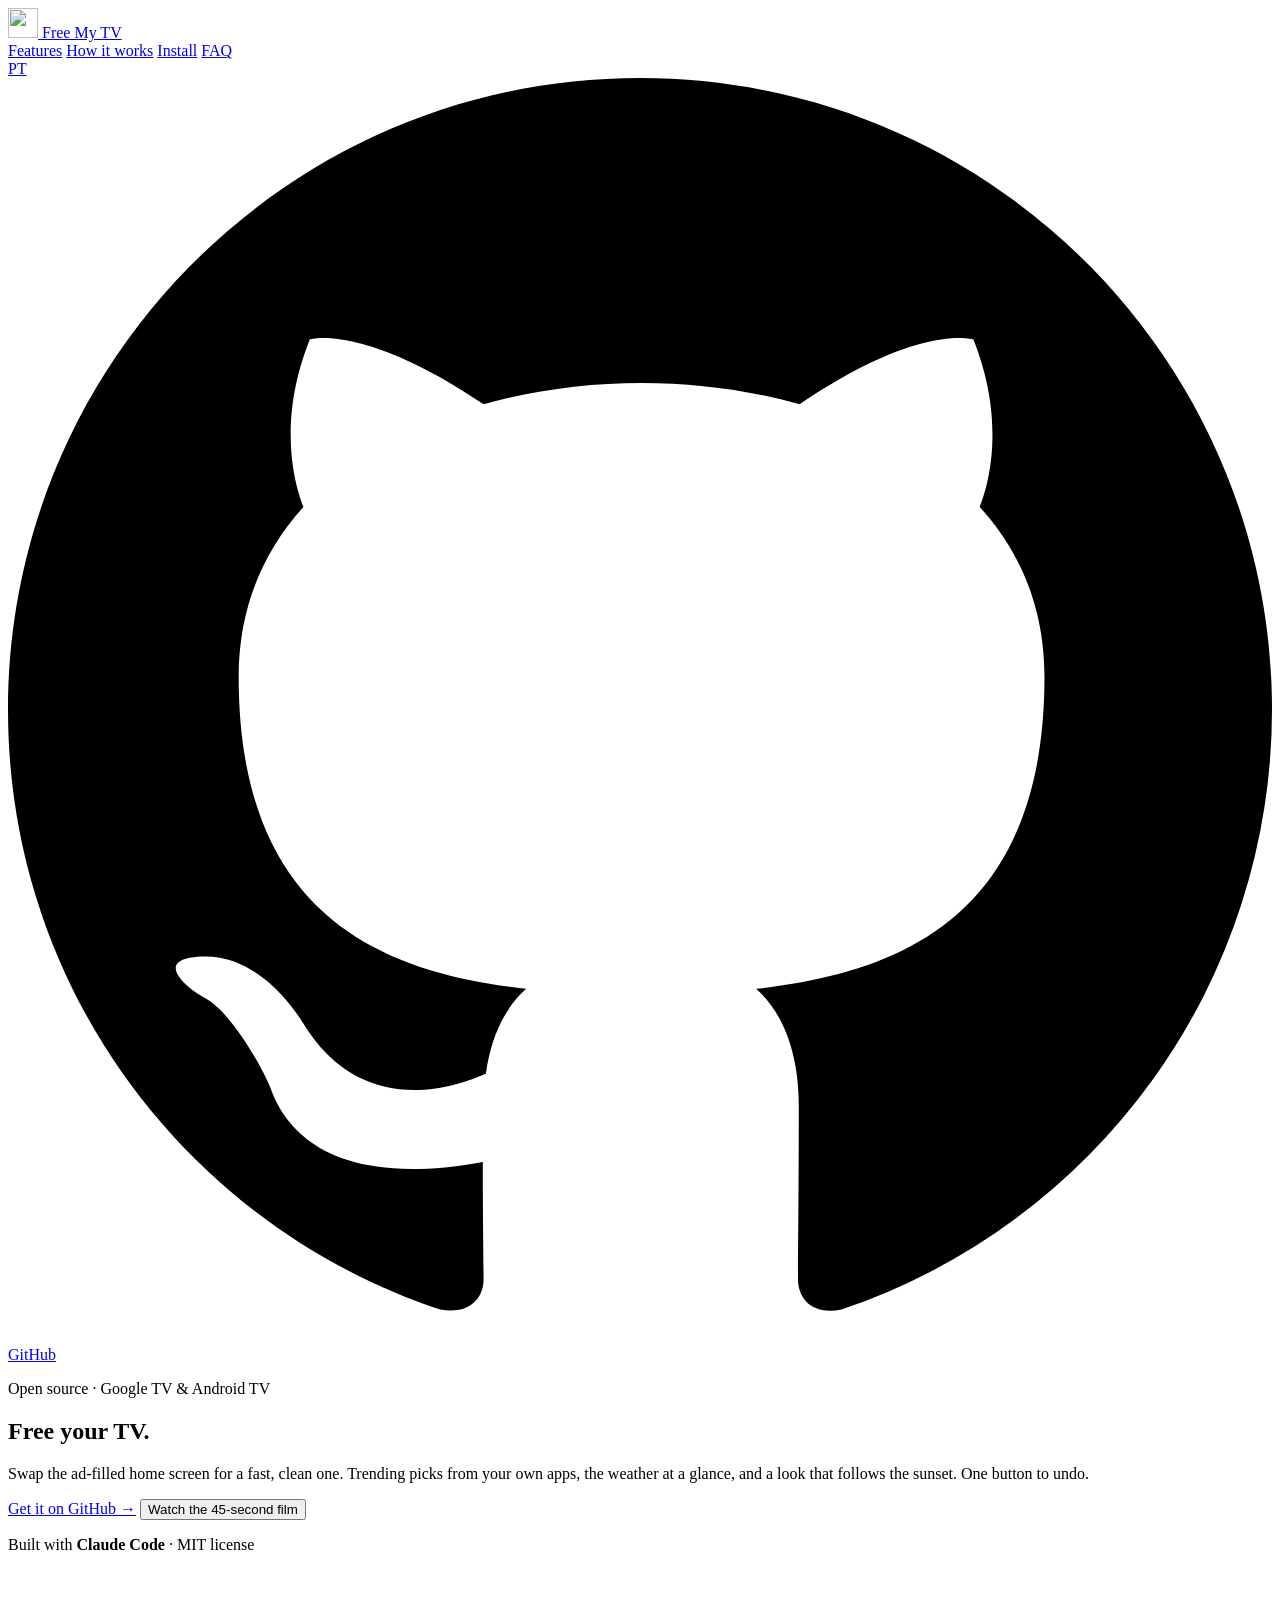
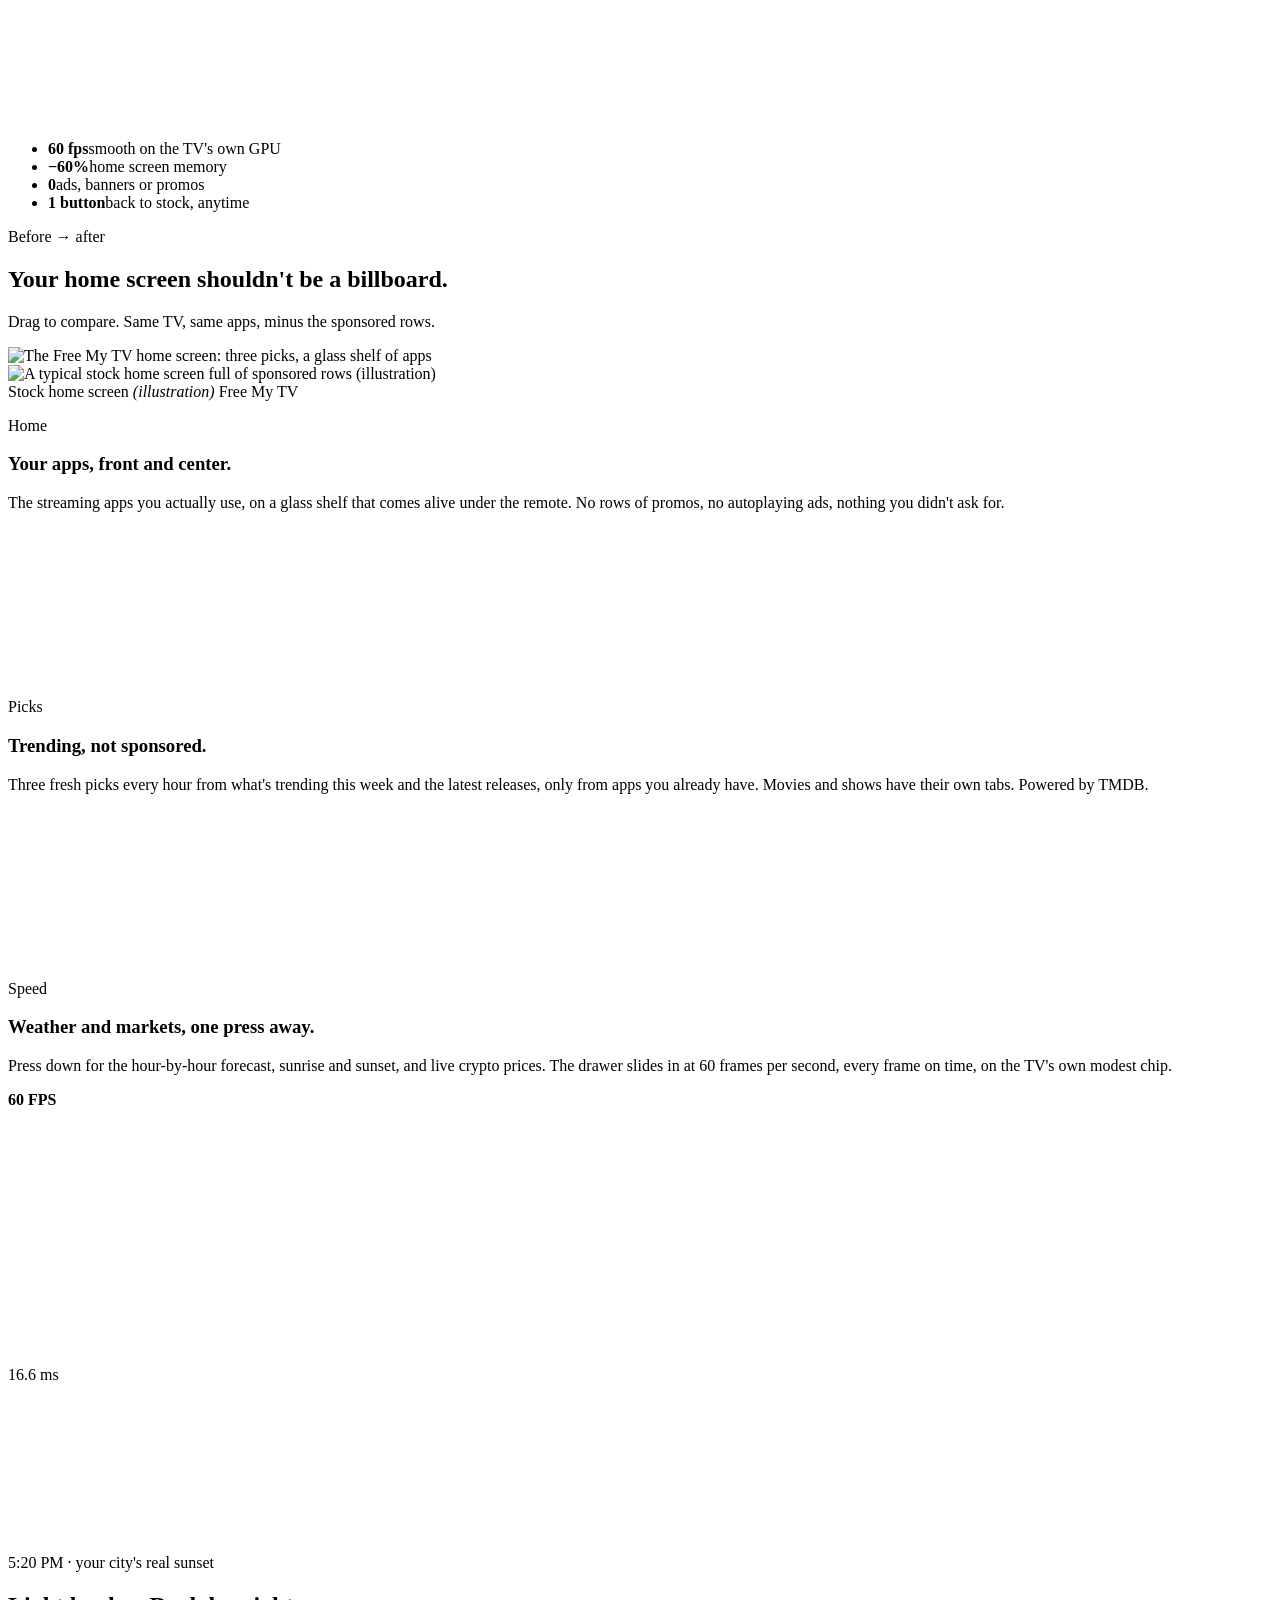
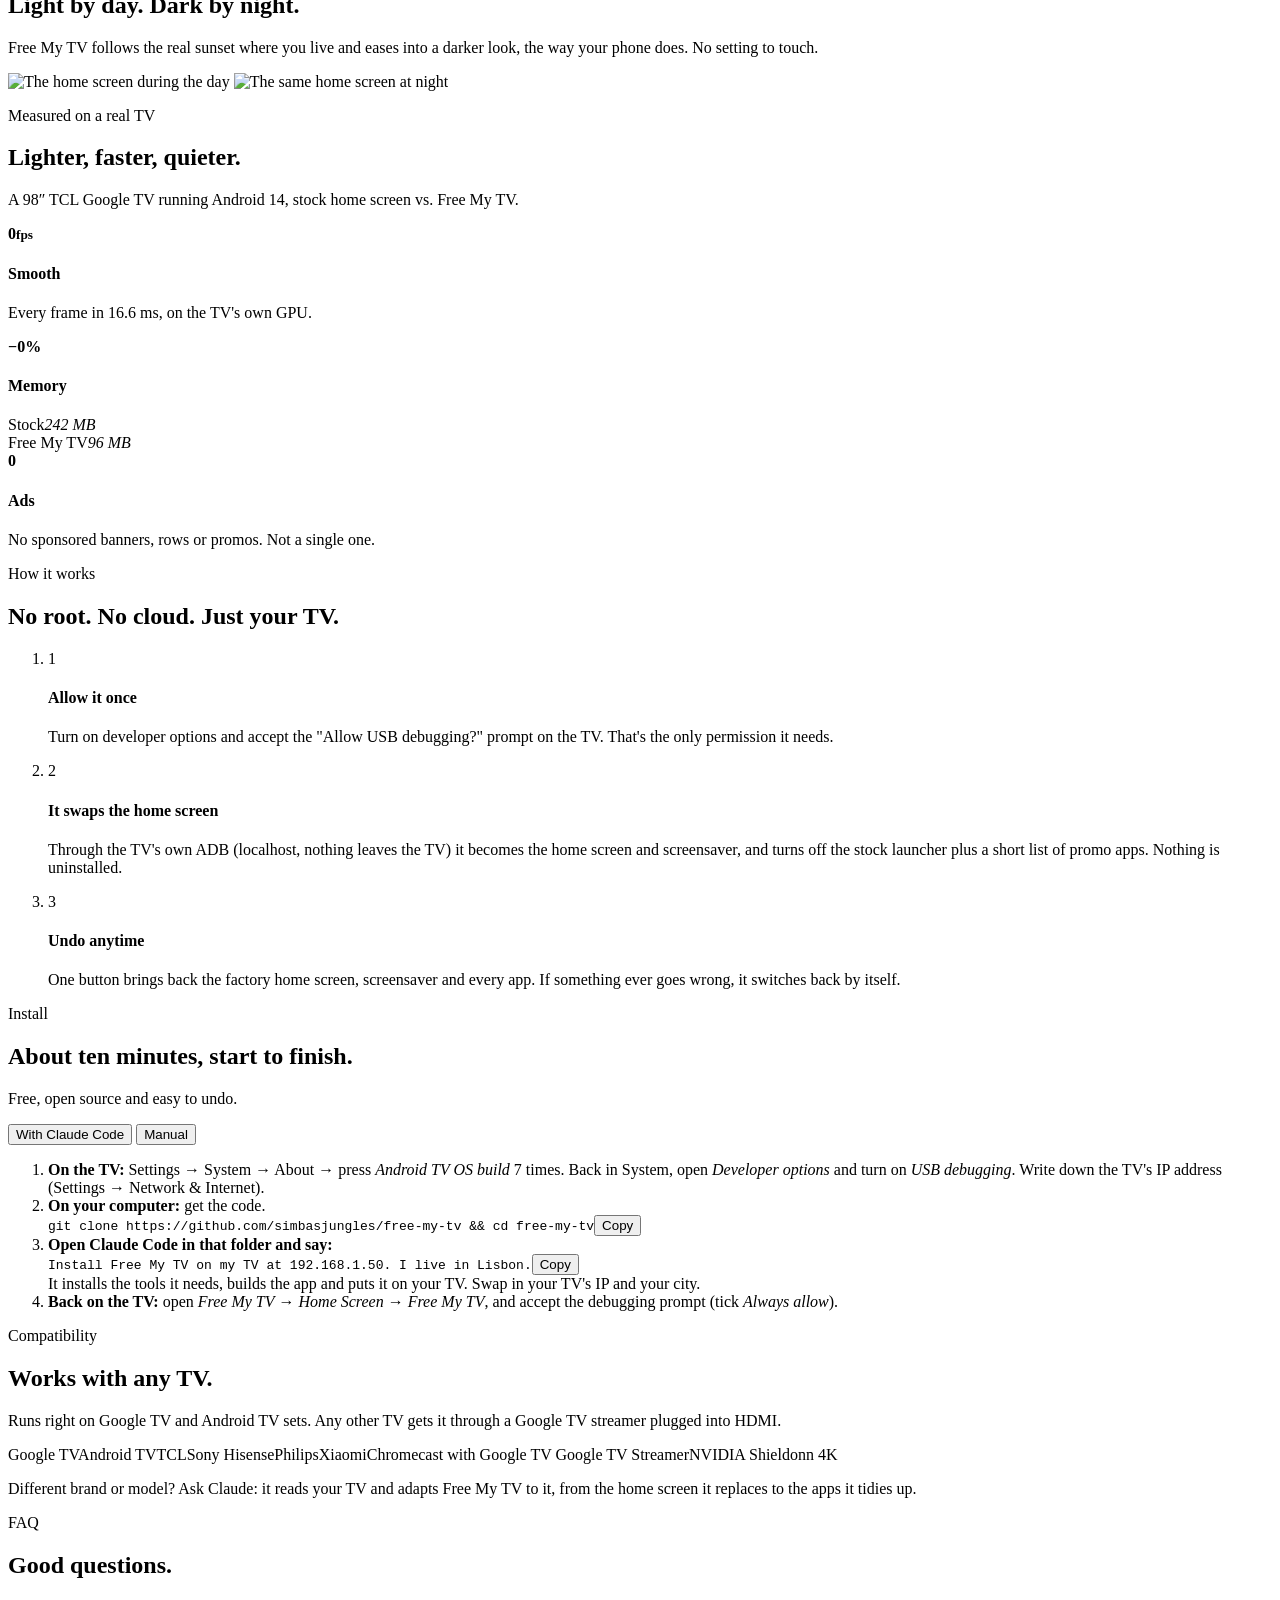
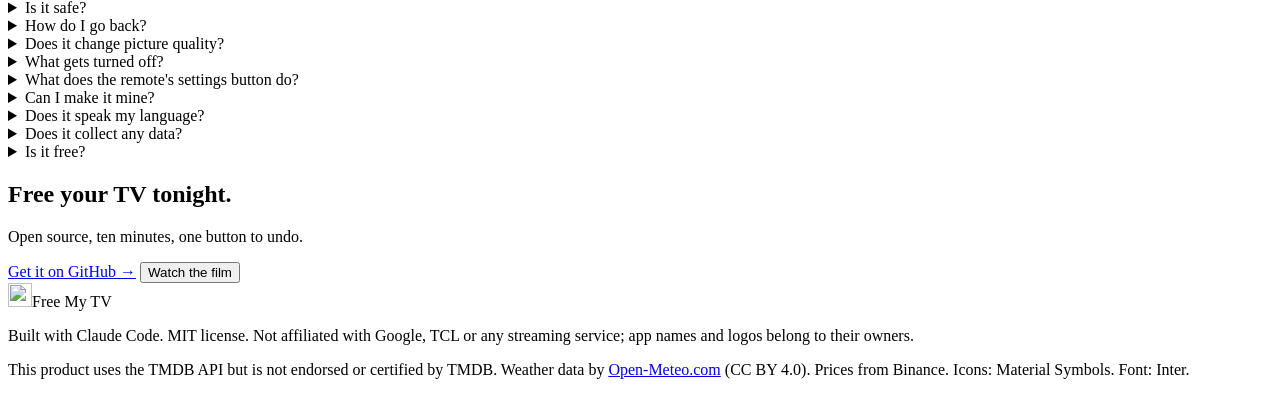
==== docs/index.html @ 2a18af25 "docs: document the settings button and write down the version 1 changes README and both site pages e" ====
<!doctype html>
<html lang="en">
<head>
  <meta charset="utf-8">
  <meta name="viewport" content="width=device-width, initial-scale=1, viewport-fit=cover">
  <script>
    // Brazilians (a Portuguese browser or a Brazilian time zone) get the Portuguese page; the PT/EN switch wins.
    (function () {
      var lang;
      try { lang = localStorage.getItem("lang"); } catch (e) {}
      if (!lang) {
        var zone = "";
        try { zone = Intl.DateTimeFormat().resolvedOptions().timeZone || ""; } catch (e) {}
        var brazil = /^(America\/(Sao_Paulo|Rio_Branco|Manaus|Cuiaba|Campo_Grande|Porto_Velho|Boa_Vista|Belem|Fortaleza|Recife|Araguaina|Maceio|Bahia|Santarem|Noronha|Eirunepe)|Brazil\/)/.test(zone);
        lang = brazil || /^pt\b/i.test(navigator.language || "") ? "pt" : "en";
      }
      if (lang === "pt") location.replace("pt/" + location.search + location.hash);
    })();
  </script>
  <title>Free My TV — a fast, ad-free home screen for Google TV</title>
  <meta name="description" content="Open-source home screen for Google TV and Android TV. No ads, 60 fps, trending picks from your own apps and a look that follows the sunset. One button to undo.">
  <link rel="canonical" href="https://freemytv.io/">
  <link rel="alternate" hreflang="en" href="https://freemytv.io/">
  <link rel="alternate" hreflang="pt-BR" href="https://freemytv.io/pt/">
  <link rel="alternate" hreflang="x-default" href="https://freemytv.io/">
  <meta name="theme-color" content="#F5F5F7">
  <meta property="og:type" content="website">
  <meta property="og:locale" content="en_US">
  <meta property="og:locale:alternate" content="pt_BR">
  <meta property="og:url" content="https://freemytv.io/">
  <meta property="og:title" content="Free My TV">
  <meta property="og:description" content="A fast, ad-free home screen for Google TV. Open source. One button to undo.">
  <meta property="og:image" content="https://freemytv.io/assets/og.jpg">
  <meta property="og:image:width" content="1200">
  <meta property="og:image:height" content="630">
  <meta name="twitter:card" content="summary_large_image">
  <meta name="twitter:title" content="Free My TV">
  <meta name="twitter:description" content="A fast, ad-free home screen for Google TV. Open source. One button to undo.">
  <meta name="twitter:image" content="https://freemytv.io/assets/og.jpg">
  <link rel="icon" type="image/png" href="assets/favicon-64.png">
  <link rel="apple-touch-icon" href="assets/apple-touch-icon.png">
  <link rel="preload" href="assets/fonts/InterVariable.ttf" as="font" type="font/ttf" crossorigin>
  <link rel="stylesheet" href="styles.css">
</head>
<body>
  <div class="sky" aria-hidden="true"><span class="blob b1"></span><span class="blob b2"></span><span class="blob b3"></span></div>

  <header class="nav" id="nav">
    <a class="brand" href="#top" aria-label="Free My TV, back to top">
      <img src="assets/icon-512.png" alt="" width="30" height="30">
      <span>Free My TV</span>
    </a>
    <nav class="links" aria-label="Sections">
      <a href="#features">Features</a>
      <a href="#how">How it works</a>
      <a href="#install">Install</a>
      <a href="#faq">FAQ</a>
    </nav>
    <div class="nav-end">
      <a class="lang" href="pt/" hreflang="pt-BR" lang="pt-BR" data-lang="pt" aria-label="Ler em português">PT</a>
      <a class="btn btn-dark btn-sm" href="https://github.com/simbasjungles/free-my-tv" rel="noopener">
      <svg class="gh" viewBox="0 0 16 16" aria-hidden="true"><path d="M8 0C3.58 0 0 3.58 0 8c0 3.54 2.29 6.53 5.47 7.59.4.07.55-.17.55-.38 0-.19-.01-.82-.01-1.49-2.01.37-2.53-.49-2.69-.94-.09-.23-.48-.94-.82-1.13-.28-.15-.68-.52-.01-.53.63-.01 1.08.58 1.23.82.72 1.21 1.87.87 2.33.66.07-.52.28-.87.51-1.07-1.78-.2-3.64-.89-3.64-3.95 0-.87.31-1.59.82-2.15-.08-.2-.36-1.02.08-2.12 0 0 .67-.21 2.2.82.64-.18 1.32-.27 2-.27.68 0 1.36.09 2 .27 1.53-1.04 2.2-.82 2.2-.82.44 1.1.16 1.92.08 2.12.51.56.82 1.27.82 2.15 0 3.07-1.87 3.75-3.65 3.95.29.25.54.73.54 1.48 0 1.07-.01 1.93-.01 2.2 0 .21.15.46.55.38A8.013 8.013 0 0016 8c0-4.42-3.58-8-8-8z"/></svg>
      <span>GitHub</span>
      </a>
    </div>
  </header>

  <main id="top">
    <!-- Hero -->
    <section class="hero">
      <div class="hero-copy">
        <p class="kicker" data-reveal>Open source · Google TV &amp; Android TV</p>
        <h1 data-reveal>Free your <span class="grad">TV.</span></h1>
        <p class="lede" data-reveal>Swap the ad-filled home screen for a fast, clean one. Trending picks from your own apps, the weather at a glance, and a look that follows the sunset. One button to undo.</p>
        <div class="cta" data-reveal>
          <a class="btn btn-dark" href="https://github.com/simbasjungles/free-my-tv" rel="noopener">Get it on GitHub <span aria-hidden="true">→</span></a>
          <button class="btn btn-glass" type="button" data-film><span class="play" aria-hidden="true"></span>Watch the 45-second film</button>
        </div>
        <p class="built" data-reveal>Built with <b>Claude Code</b> · MIT license</p>
      </div>
      <div class="hero-stage" data-reveal>
        <div class="tv tilt" id="heroTv">
          <div class="screen">
            <video data-src="assets/nav.mp4" poster="assets/nav-poster.webp" muted loop playsinline preload="none" aria-label="The Free My TV home screen, moving through the apps"></video>
          </div>
        </div>
        <div class="floor" aria-hidden="true"></div>
      </div>
      <ul class="stats" data-reveal>
        <li><b>60 fps</b><span>smooth on the TV's own GPU</span></li>
        <li><b>−60%</b><span>home screen memory</span></li>
        <li><b>0</b><span>ads, banners or promos</span></li>
        <li><b>1 button</b><span>back to stock, anytime</span></li>
      </ul>
    </section>

    <!-- Before / after -->
    <section class="section compare" id="compare">
      <div class="head" data-reveal>
        <p class="kicker">Before → after</p>
        <h2>Your home screen shouldn't be a billboard.</h2>
        <p class="sub">Drag to compare. Same TV, same apps, minus the sponsored rows.</p>
      </div>
      <div class="tv ba" id="ba" data-reveal tabindex="0" role="slider" aria-label="Compare the stock home screen with Free My TV" aria-valuemin="0" aria-valuemax="100" aria-valuenow="50">
        <div class="screen">
          <img class="after" src="assets/home-day.webp" alt="The Free My TV home screen: three picks, a glass shelf of apps" loading="lazy">
          <div class="before-wrap"><img class="before" src="assets/before.webp" alt="A typical stock home screen full of sponsored rows (illustration)" loading="lazy"></div>
          <span class="tag tag-l">Stock home screen <em>(illustration)</em></span>
          <span class="tag tag-r">Free My TV</span>
          <div class="handle" aria-hidden="true"><span></span></div>
        </div>
      </div>
    </section>

    <!-- Features -->
    <section class="section features" id="features">
      <article class="feature" data-reveal>
        <div class="copy">
          <p class="kicker">Home</p>
          <h3>Your apps, front and center.</h3>
          <p>The streaming apps you actually use, on a glass shelf that comes alive under the remote. No rows of promos, no autoplaying ads, nothing you didn't ask for.</p>
        </div>
        <div class="tv"><div class="screen"><video data-src="assets/nav.mp4" poster="assets/nav-poster.webp" muted loop playsinline preload="none" aria-label="Moving across the app shelf"></video></div></div>
      </article>

      <article class="feature flip" data-reveal>
        <div class="copy">
          <p class="kicker">Picks</p>
          <h3>Trending, not sponsored.</h3>
          <p>Three fresh picks every hour from what's trending this week and the latest releases, only from apps you already have. Movies and shows have their own tabs. Powered by TMDB.</p>
        </div>
        <div class="tv"><div class="screen"><video data-src="assets/tabs.mp4" poster="assets/tabs-poster.webp" muted loop playsinline preload="none" aria-label="Switching between Explore, Movies and Shows"></video></div></div>
      </article>

      <article class="feature" data-reveal>
        <div class="copy">
          <p class="kicker">Speed</p>
          <h3>Weather and markets, one press away.</h3>
          <p>Press down for the hour-by-hour forecast, sunrise and sunset, and live crypto prices. The drawer slides in at 60 frames per second, every frame on time, on the TV's own modest chip.</p>
          <div class="hud" aria-hidden="true"><i></i><b>60 FPS</b><svg viewBox="0 0 120 24" preserveAspectRatio="none"><polyline id="spark" fill="none" points=""/></svg><span>16.6 ms</span></div>
        </div>
        <div class="tv"><div class="screen"><video data-src="assets/drawer.mp4" poster="assets/drawer-poster.webp" muted loop playsinline preload="none" aria-label="The drawer with weather and crypto opening"></video></div></div>
      </article>
    </section>

    <!-- Sunset: scroll to go from day to night -->
    <section class="sunset" id="sunset" aria-label="Light by day, dark by night">
      <div class="sticky">
        <div class="stars" aria-hidden="true"></div>
        <div class="sun" aria-hidden="true"></div>
        <div class="moon" aria-hidden="true"></div>
        <div class="head">
          <p class="kicker"><span class="clock" id="sunClock">5:20 PM</span> · your city's real sunset</p>
          <h2><span class="w-day">Light by day.</span> <span class="w-night">Dark by night.</span></h2>
          <p class="sub">Free My TV follows the real sunset where you live and eases into a darker look, the way your phone does. No setting to touch.</p>
        </div>
        <div class="tv"><div class="screen">
          <img src="assets/day.webp" alt="The home screen during the day" loading="lazy">
          <img class="night" src="assets/night.webp" alt="The same home screen at night" loading="lazy">
        </div></div>
      </div>
    </section>

    <!-- Numbers -->
    <section class="section numbers" id="numbers">
      <div class="head" data-reveal>
        <p class="kicker">Measured on a real TV</p>
        <h2>Lighter, faster, quieter.</h2>
        <p class="sub">A 98″ TCL Google TV running Android 14, stock home screen vs. Free My TV.</p>
      </div>
      <div class="cards">
        <div class="card" data-reveal><b class="big grad-mint"><span data-count="60">0</span><small>fps</small></b><h4>Smooth</h4><p>Every frame in 16.6 ms, on the TV's own GPU.</p></div>
        <div class="card" data-reveal><b class="big grad-sky">−<span data-count="60">0</span>%</b><h4>Memory</h4>
          <div class="bars"><div><span>Stock</span><i style="--w:100%"></i><em>242 MB</em></div><div><span>Free My TV</span><i style="--w:40%"></i><em>96 MB</em></div></div>
        </div>
        <div class="card" data-reveal><b class="big grad-sun">0</b><h4>Ads</h4><p>No sponsored banners, rows or promos. Not a single one.</p></div>
      </div>
    </section>

    <!-- How it works -->
    <section class="section how" id="how">
      <div class="head" data-reveal>
        <p class="kicker">How it works</p>
        <h2>No root. No cloud. Just your TV.</h2>
      </div>
      <ol class="steps">
        <li class="step" data-reveal>
          <span class="num">1</span>
          <h4>Allow it once</h4>
          <p>Turn on developer options and accept the "Allow USB debugging?" prompt on the TV. That's the only permission it needs.</p>
        </li>
        <li class="step" data-reveal>
          <span class="num">2</span>
          <h4>It swaps the home screen</h4>
          <p>Through the TV's own ADB (localhost, nothing leaves the TV) it becomes the home screen and screensaver, and turns off the stock launcher plus a short list of promo apps. Nothing is uninstalled.</p>
        </li>
        <li class="step" data-reveal>
          <span class="num">3</span>
          <h4>Undo anytime</h4>
          <p>One button brings back the factory home screen, screensaver and every app. If something ever goes wrong, it switches back by itself.</p>
        </li>
      </ol>
    </section>

    <!-- Install -->
    <section class="section install" id="install">
      <div class="head" data-reveal>
        <p class="kicker">Install</p>
        <h2>About ten minutes, start to finish.</h2>
        <p class="sub">Free, open source and easy to undo.</p>
      </div>
      <div class="panel" data-reveal>
        <div class="tabs" role="tablist" aria-label="Install method">
          <button role="tab" aria-selected="true" aria-controls="tab-claude" id="t-claude">With Claude Code</button>
          <button role="tab" aria-selected="false" aria-controls="tab-manual" id="t-manual">Manual</button>
        </div>

        <div class="tabpanel" id="tab-claude" role="tabpanel" aria-labelledby="t-claude">
          <ol class="howto">
            <li><b>On the TV:</b> Settings → System → About → press <em>Android TV OS build</em> 7 times. Back in System, open <em>Developer options</em> and turn on <em>USB debugging</em>. Write down the TV's IP address (Settings → Network &amp; Internet).</li>
            <li><b>On your computer:</b> get the code.
              <div class="code"><code>git clone https://github.com/simbasjungles/free-my-tv &amp;&amp; cd free-my-tv</code><button class="copy-btn" type="button" aria-label="Copy command">Copy</button></div>
            </li>
            <li><b>Open Claude Code in that folder and say:</b>
              <div class="code prompt"><code>Install Free My TV on my TV at 192.168.1.50. I live in Lisbon.</code><button class="copy-btn" type="button" aria-label="Copy prompt">Copy</button></div>
              It installs the tools it needs, builds the app and puts it on your TV. Swap in your TV's IP and your city.
            </li>
            <li><b>Back on the TV:</b> open <em>Free My TV</em> → <em>Home Screen</em> → <em>Free My TV</em>, and accept the debugging prompt (tick <em>Always allow</em>).</li>
          </ol>
        </div>

        <div class="tabpanel" id="tab-manual" role="tabpanel" aria-labelledby="t-manual" hidden>
          <ol class="howto">
            <li><b>On the TV:</b> turn on <em>Developer options</em> and <em>USB debugging</em> (as in the other tab), and note its IP address.</li>
            <li><b>Tools:</b> a JDK (17+), the Android SDK command-line tools and adb. On a Mac:
              <div class="code"><code>brew install --cask temurin android-commandlinetools android-platform-tools &amp;&amp; sdkmanager "build-tools;34.0.0" "platforms;android-34"</code><button class="copy-btn" type="button" aria-label="Copy command">Copy</button></div>
            </li>
            <li><b>Build:</b> the first run creates <em>config.properties</em>. Add your city there and, for the trending picks, a <a href="https://www.themoviedb.org/settings/api" rel="noopener">free TMDB key</a>. Then build again.
              <div class="code"><code>git clone https://github.com/simbasjungles/free-my-tv &amp;&amp; cd free-my-tv &amp;&amp; ./build.sh</code><button class="copy-btn" type="button" aria-label="Copy command">Copy</button></div>
            </li>
            <li><b>Install:</b>
              <div class="code"><code>adb connect 192.168.1.50:5555 &amp;&amp; adb install -r FreeMyTV.apk</code><button class="copy-btn" type="button" aria-label="Copy command">Copy</button></div>
              On TCL TVs, also let it run in the background (TCL blocks it by default):
              <div class="code"><code>adb shell appops set io.freemytv AUTO_START allow</code><button class="copy-btn" type="button" aria-label="Copy command">Copy</button></div>
            </li>
            <li><b>On the TV:</b> open <em>Free My TV</em> → <em>Home Screen</em> → <em>Free My TV</em>.</li>
          </ol>
        </div>
      </div>
    </section>

    <!-- Compatibility -->
    <section class="section compat" id="compat">
      <div class="head" data-reveal>
        <p class="kicker">Compatibility</p>
        <h2>Works with any TV.</h2>
        <p class="sub">Runs right on Google TV and Android TV sets. Any other TV gets it through a Google TV streamer plugged into HDMI.</p>
      </div>
      <div class="chips" data-reveal>
        <span class="chip ok">Google TV</span><span class="chip ok">Android TV</span><span class="chip ok">TCL</span><span class="chip ok">Sony</span>
        <span class="chip ok">Hisense</span><span class="chip ok">Philips</span><span class="chip ok">Xiaomi</span><span class="chip ok">Chromecast with Google TV</span>
        <span class="chip ok">Google TV Streamer</span><span class="chip ok">NVIDIA Shield</span><span class="chip ok">onn 4K</span>
      </div>
      <p class="note" data-reveal>Different brand or model? Ask Claude: it reads your TV and adapts Free My TV to it, from the home screen it replaces to the apps it tidies up.</p>
    </section>

    <!-- FAQ -->
    <section class="section faq" id="faq">
      <div class="head" data-reveal>
        <p class="kicker">FAQ</p>
        <h2>Good questions.</h2>
      </div>
      <div class="qs" data-reveal>
        <details><summary>Is it safe?</summary><p>It uses the same commands as Android's own developer tools, from inside the TV. Nothing is rooted or uninstalled: apps are only turned off and come back with one button. Picture, sound, inputs, the remote, Google services and the Play Store are on a never-touch list.</p></details>
        <details><summary>How do I go back?</summary><p>Open Free My TV → Home Screen → Original. The factory home screen, screensaver and every app come back exactly as they were. If the new home screen ever crashes three times in five minutes, it switches back on its own.</p></details>
        <details><summary>Does it change picture quality?</summary><p>No. Picture settings aren't touched, and videos play through the same hardware path. We measured the same resolution and the same video source in both modes.</p></details>
        <details><summary>What gets turned off?</summary><p>The stock home screen and screensaver (replaced), Google TV's recovery home, Play Games and YouTube Music, and on TCL TVs the TCL Channel, messages, store demo, hotel menu, manuals, mirroring and logging apps. Google Assistant only if you ask for it in the config.</p></details>
        <details><summary>What does the remote's settings button do?</summary><p>It opens a small Free My TV panel on the right: picture, sound, Wi-Fi, Bluetooth, all settings, and a way back to Original. The factory home screen normally answers that button and it's off in this mode, so a small accessibility service takes the key instead. It switches on and off with the mode.</p></details>
        <details><summary>Can I make it mine?</summary><p>That's the idea. Open the folder in Claude Code and just ask: "add Crunchyroll to the shelf", "show prices in euros", "set it up for my Sony". It changes the code, rebuilds the app and puts it on your TV.</p></details>
        <details><summary>Does it speak my language?</summary><p>English and Portuguese, following the TV's language. Want another one? Ask Claude to add it.</p></details>
        <details><summary>Does it collect any data?</summary><p>No accounts, no analytics, no tracking. It only talks to TMDB (picks), Open-Meteo (weather, with the coordinates you set) and Binance (prices).</p></details>
        <details><summary>Is it free?</summary><p>Yes. MIT license, and the TMDB key is free too.</p></details>
      </div>
    </section>

    <!-- Final CTA -->
    <section class="final" data-reveal>
      <h2>Free your TV tonight.</h2>
      <p class="sub">Open source, ten minutes, one button to undo.</p>
      <div class="cta">
        <a class="btn btn-dark" href="https://github.com/simbasjungles/free-my-tv" rel="noopener">Get it on GitHub <span aria-hidden="true">→</span></a>
        <button class="btn btn-glass" type="button" data-film><span class="play" aria-hidden="true"></span>Watch the film</button>
      </div>
    </section>
  </main>

  <footer class="foot">
    <div class="brand"><img src="assets/icon-512.png" alt="" width="24" height="24"><span>Free My TV</span></div>
    <p>Built with Claude Code. MIT license. Not affiliated with Google, TCL or any streaming service; app names and logos belong to their owners.</p>
    <p>This product uses the TMDB API but is not endorsed or certified by TMDB. Weather data by <a href="https://open-meteo.com/" rel="noopener">Open-Meteo.com</a> (CC BY 4.0). Prices from Binance. Icons: Material Symbols. Font: Inter.</p>
  </footer>

  <dialog class="film" id="film" aria-label="The Free My TV film">
    <button class="close" type="button" aria-label="Close">×</button>
    <video controls playsinline preload="none" poster="assets/film-poster.webp"><source src="assets/film.mp4" type="video/mp4"></video>
  </dialog>

  <script src="app.js" defer></script>
</body>
</html>
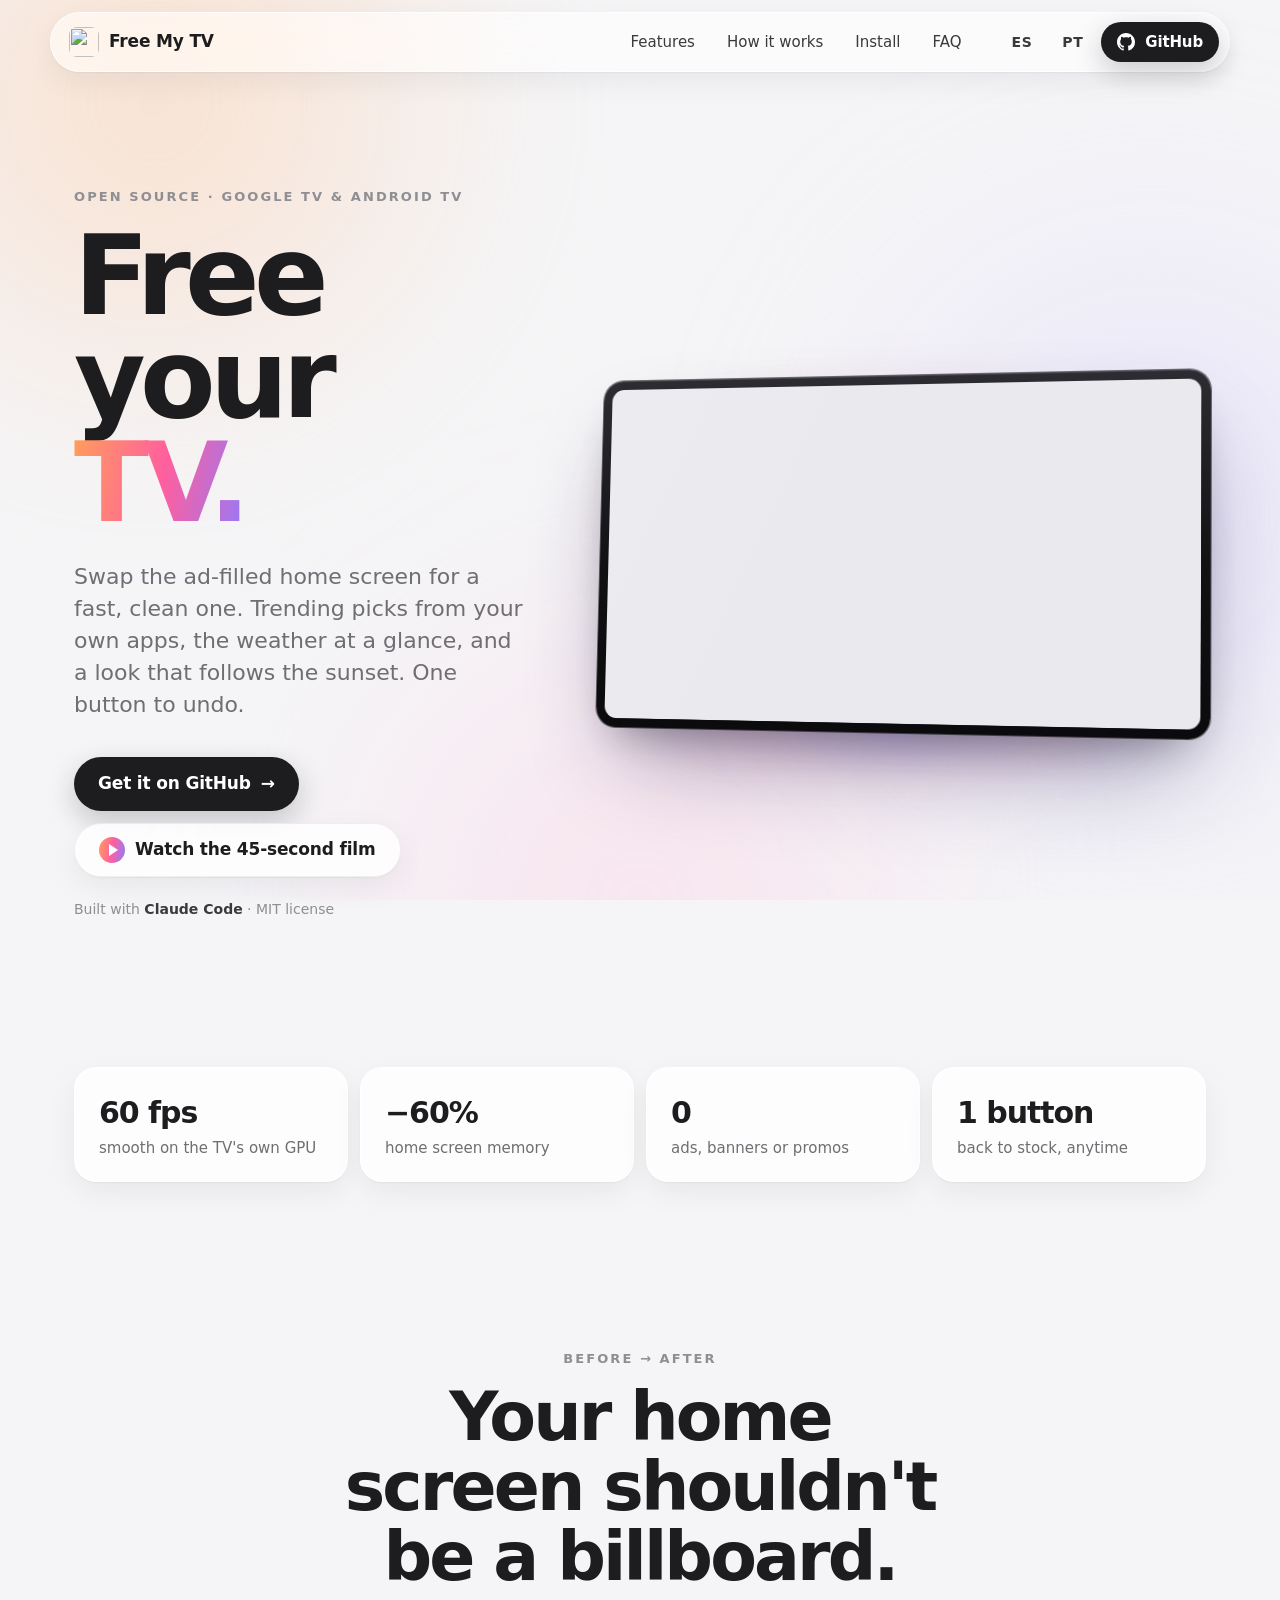
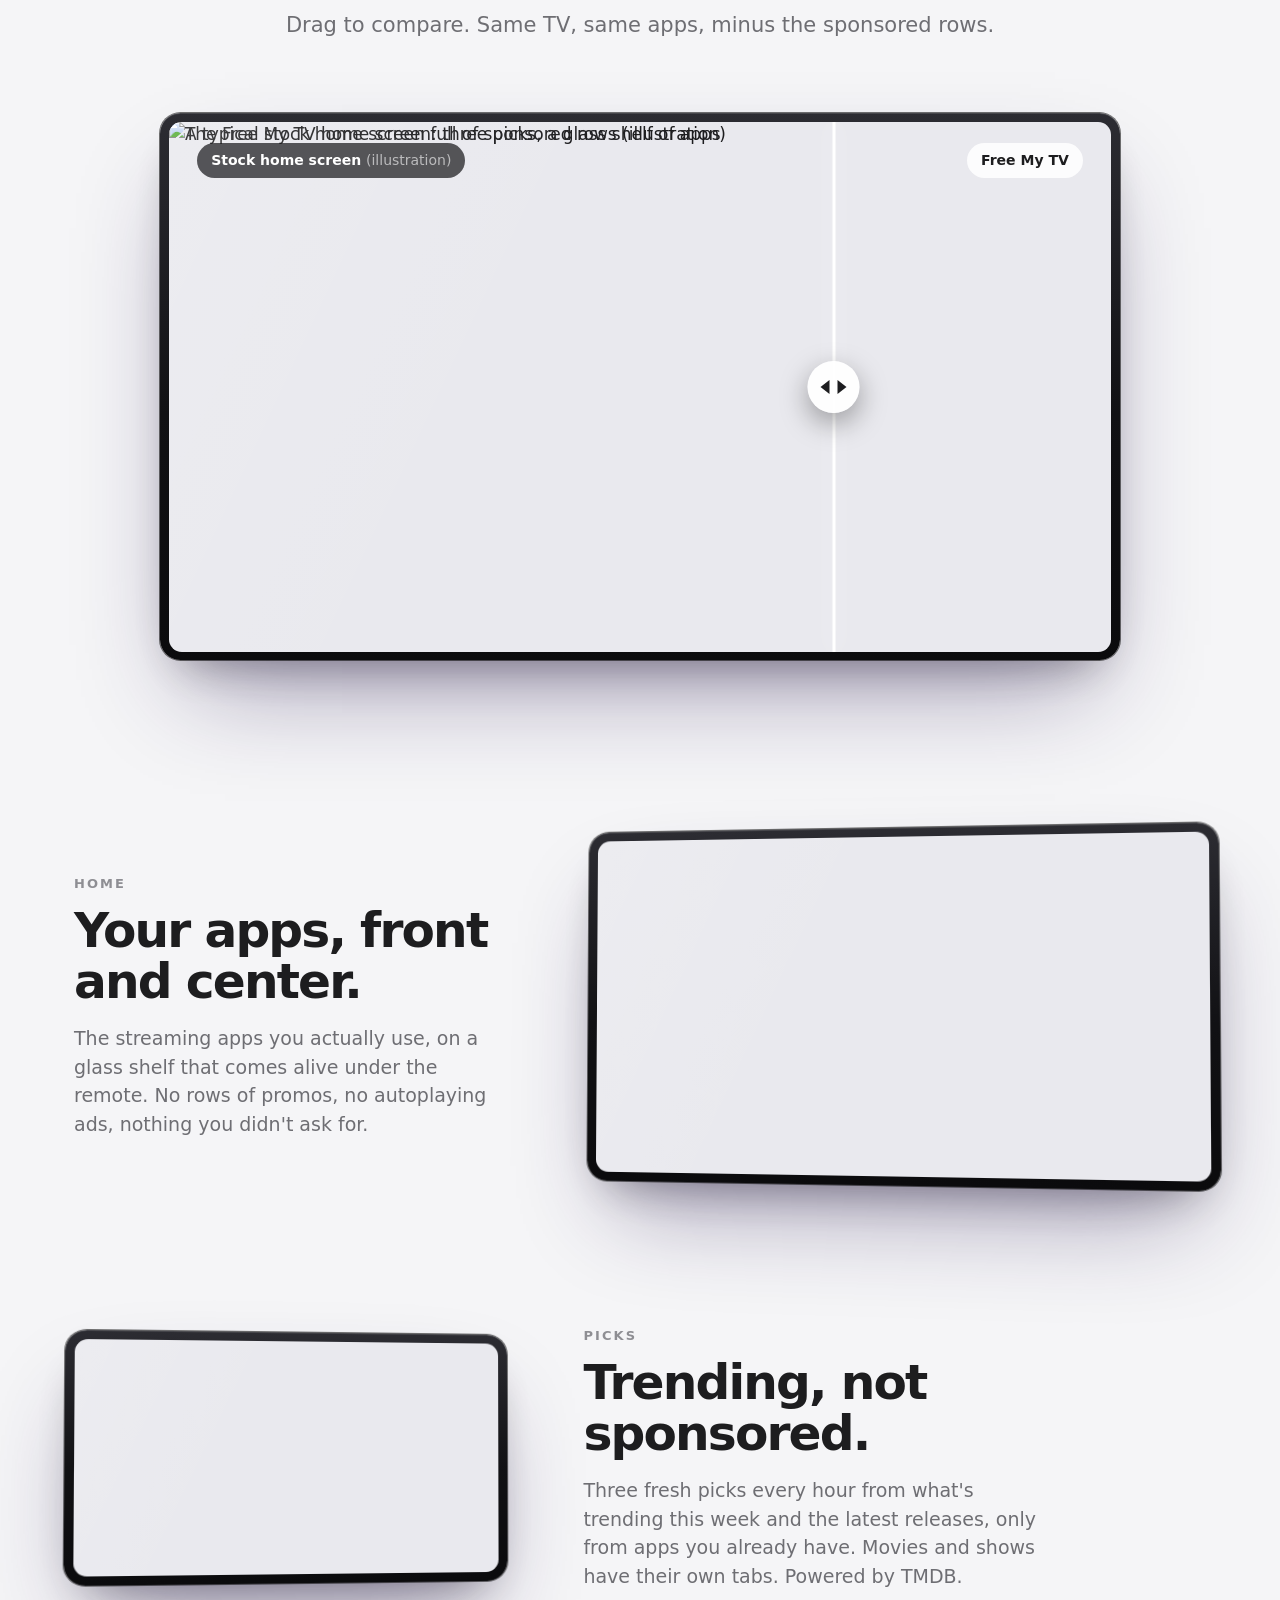
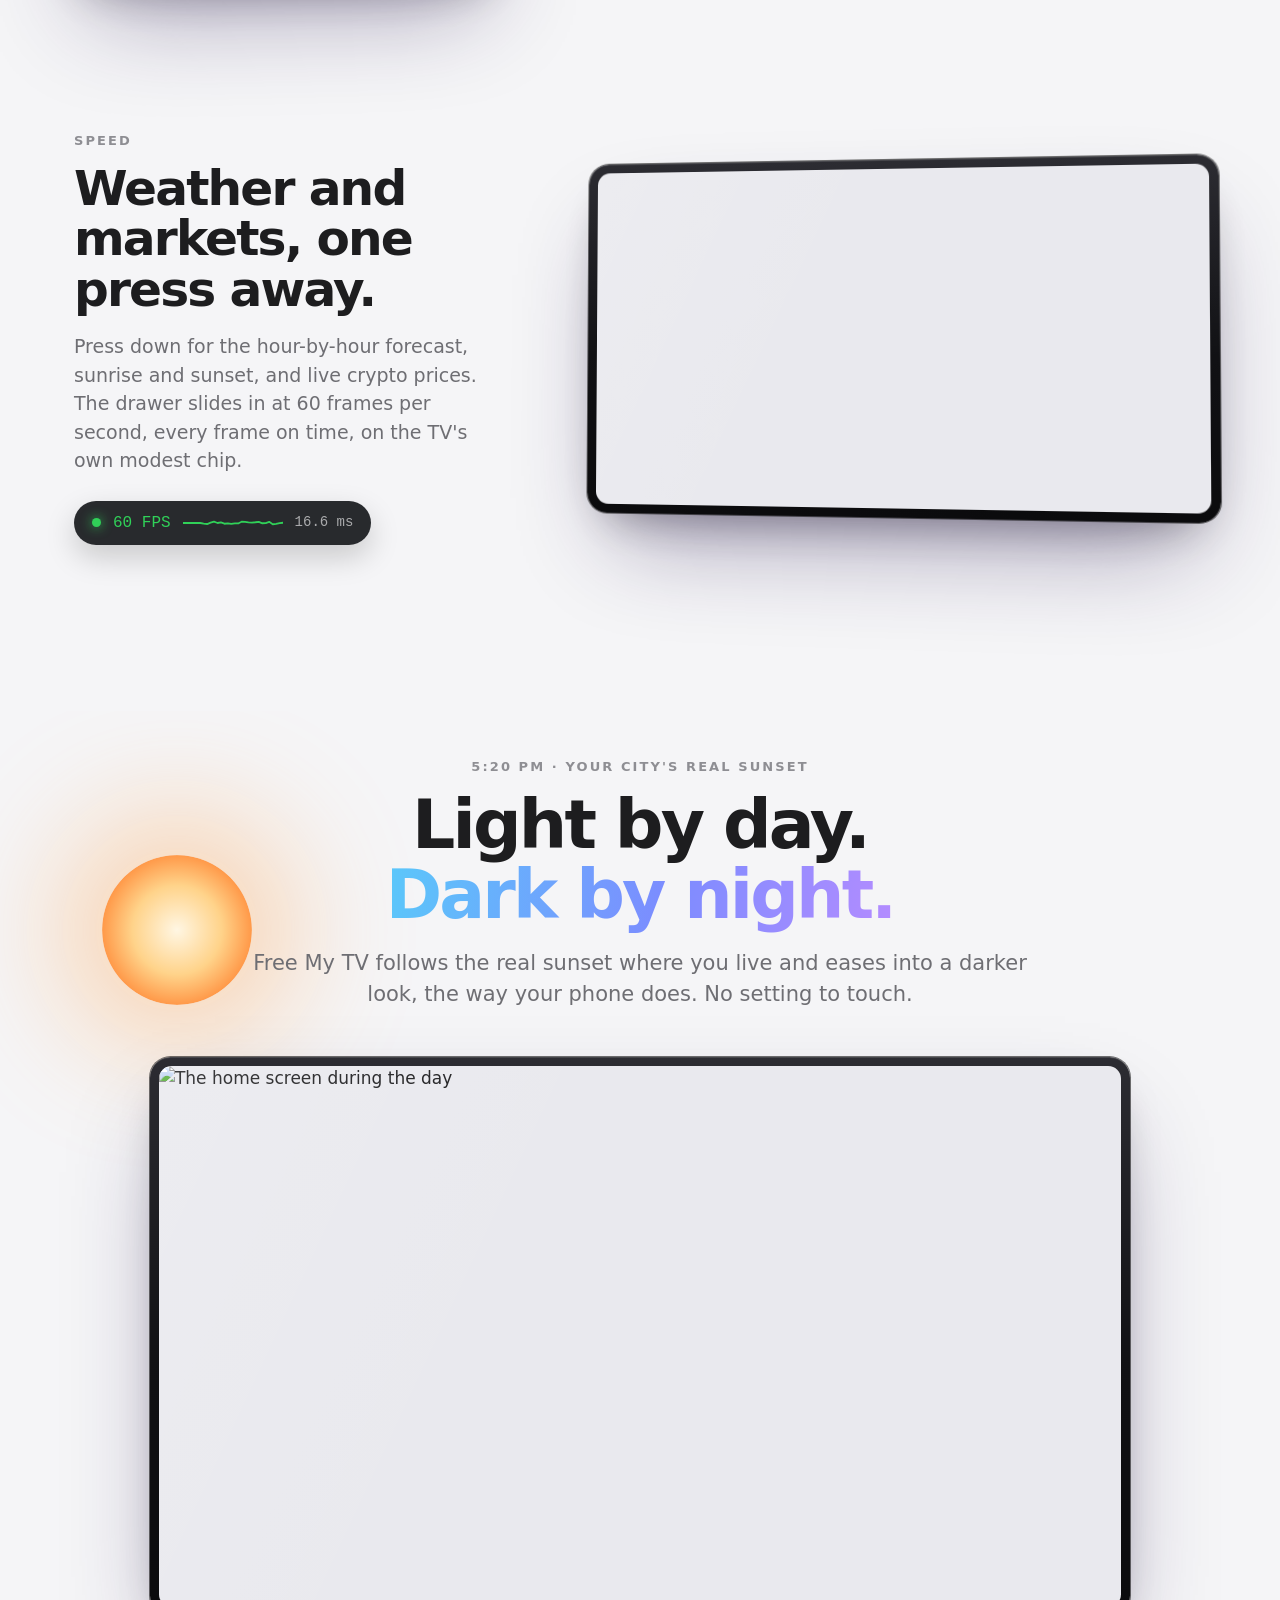
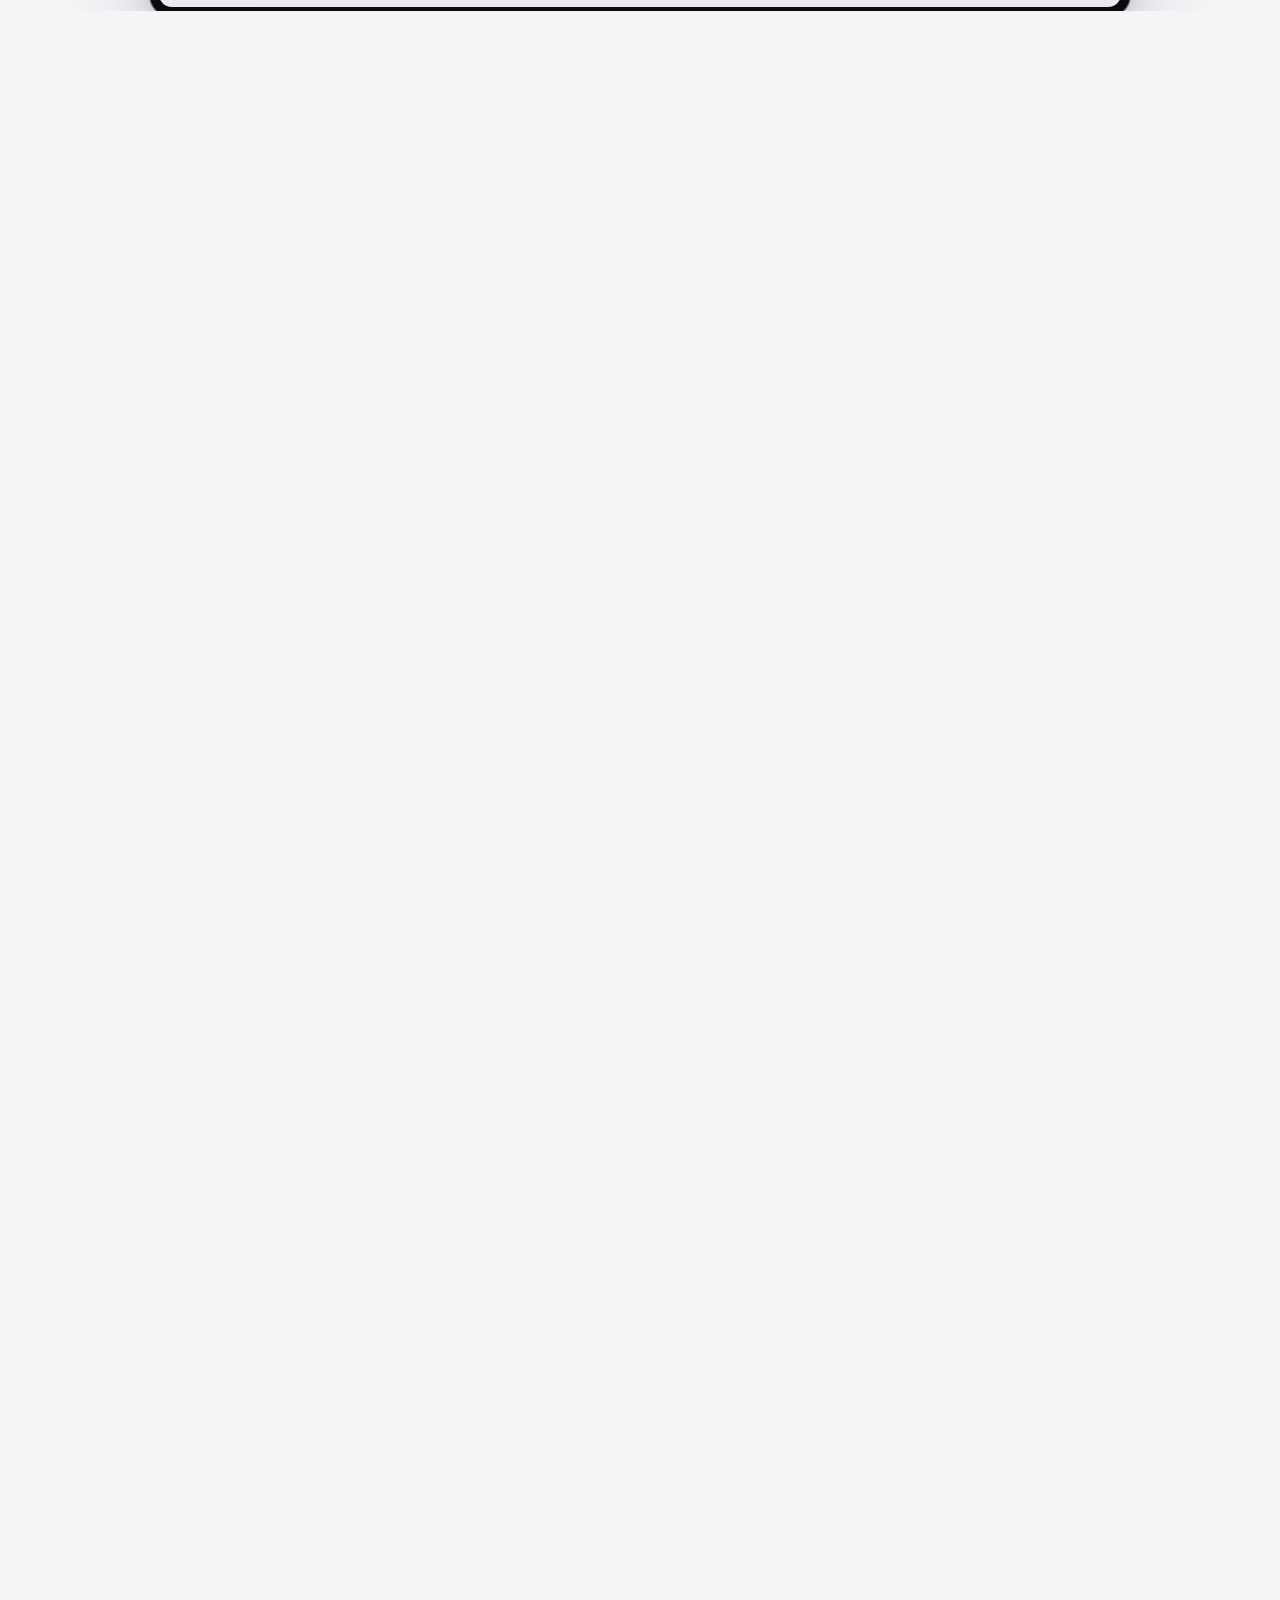
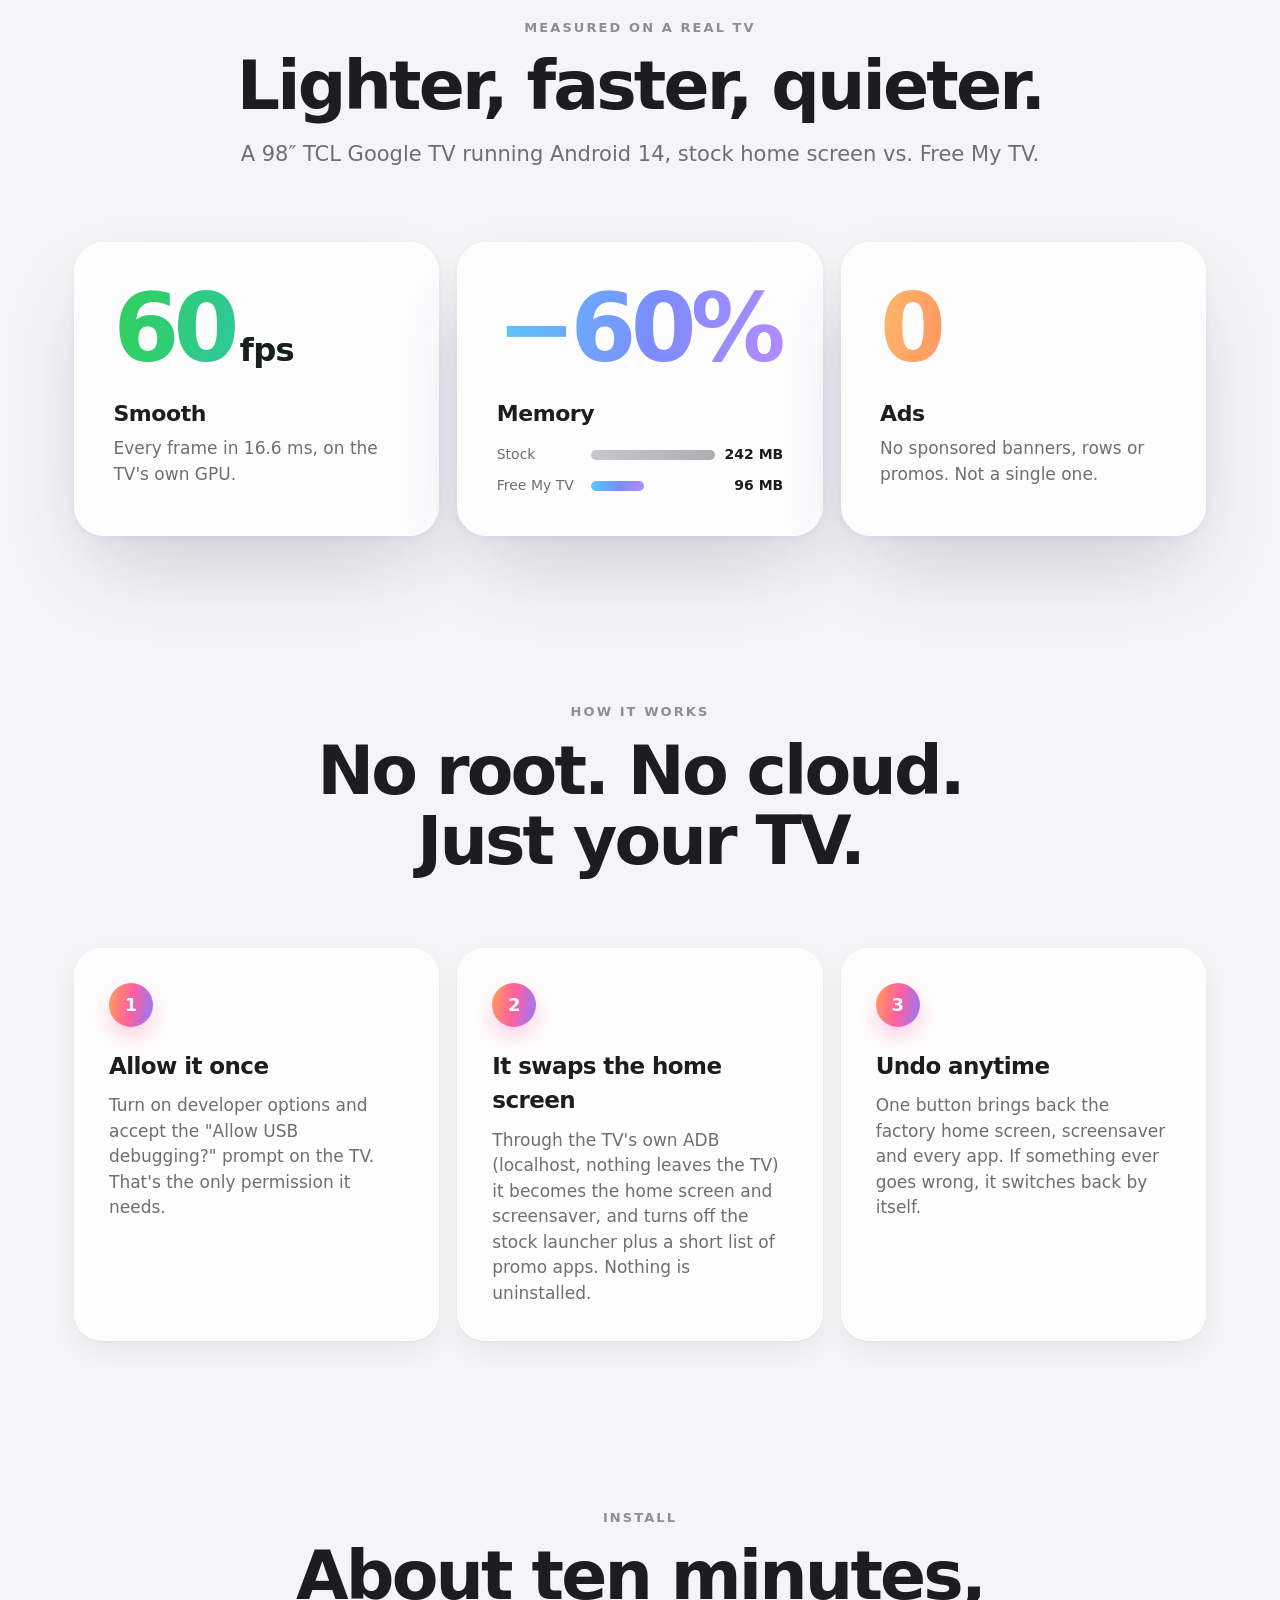
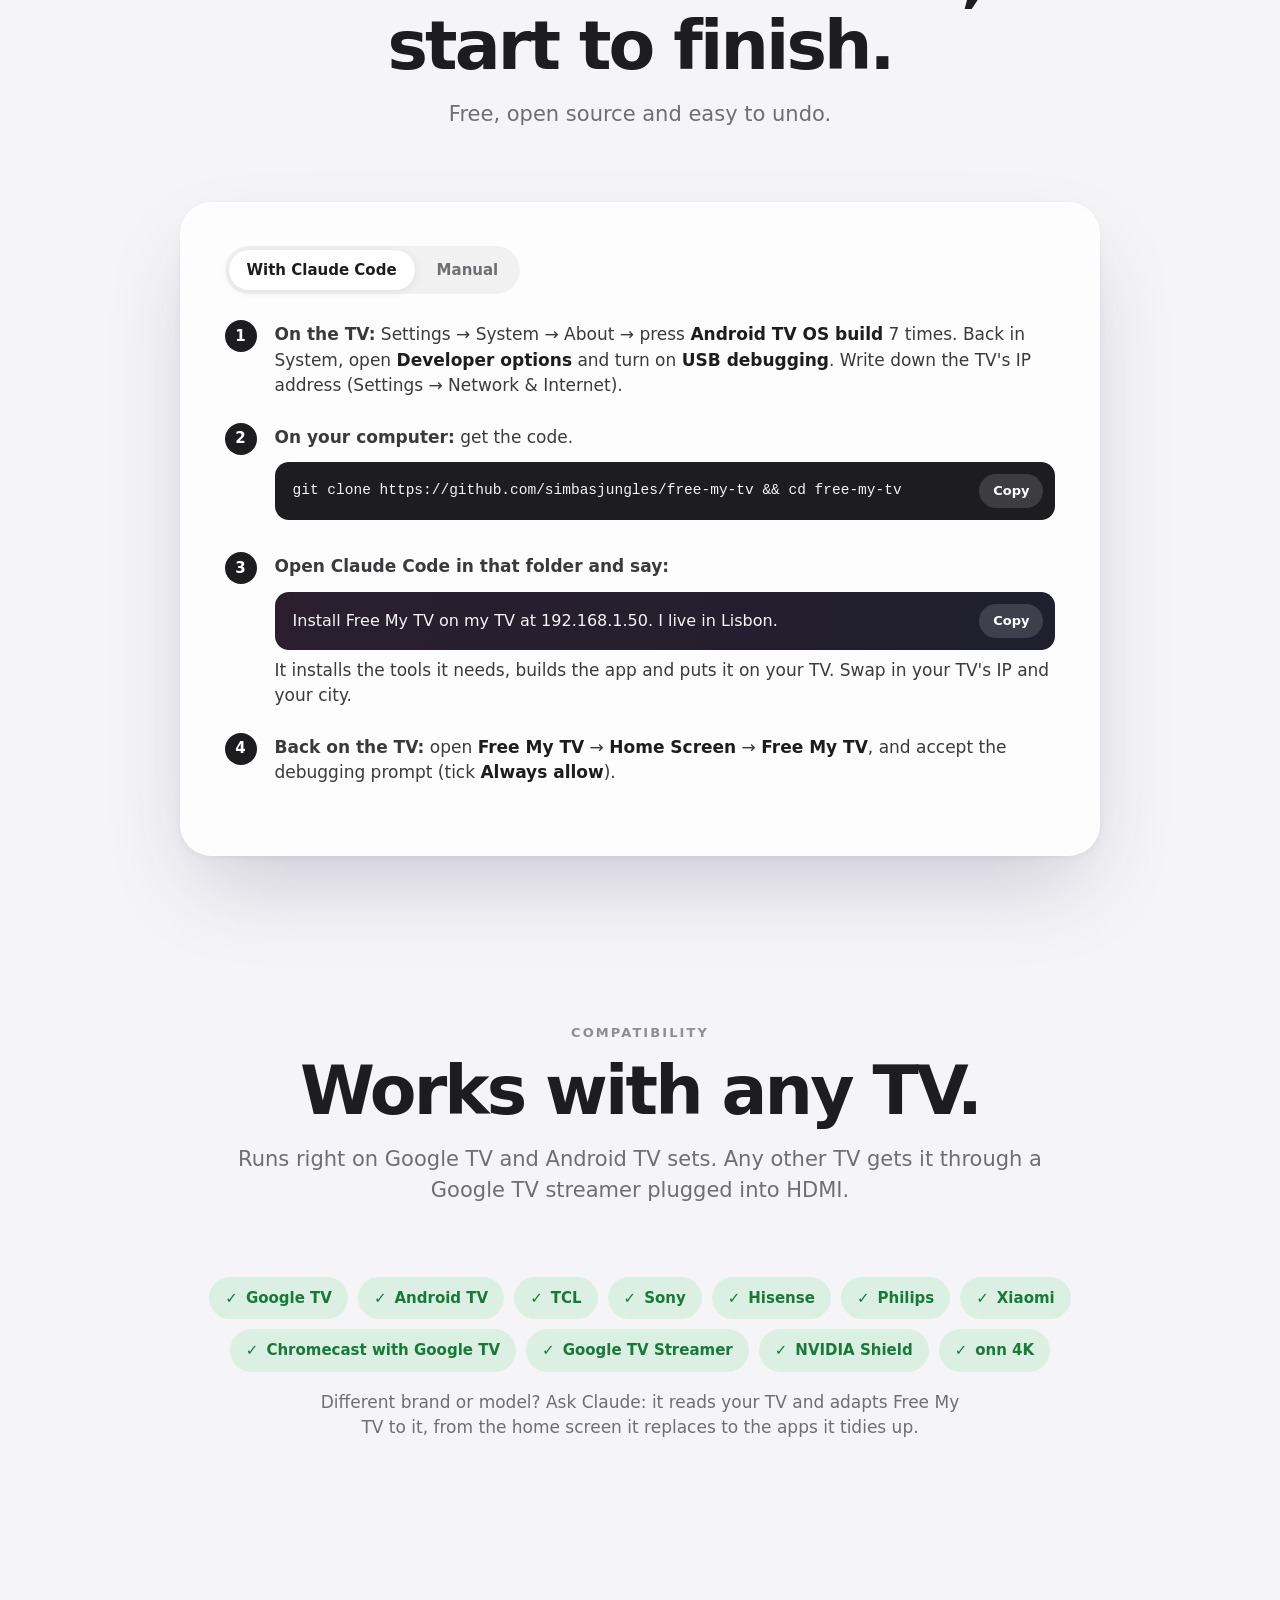
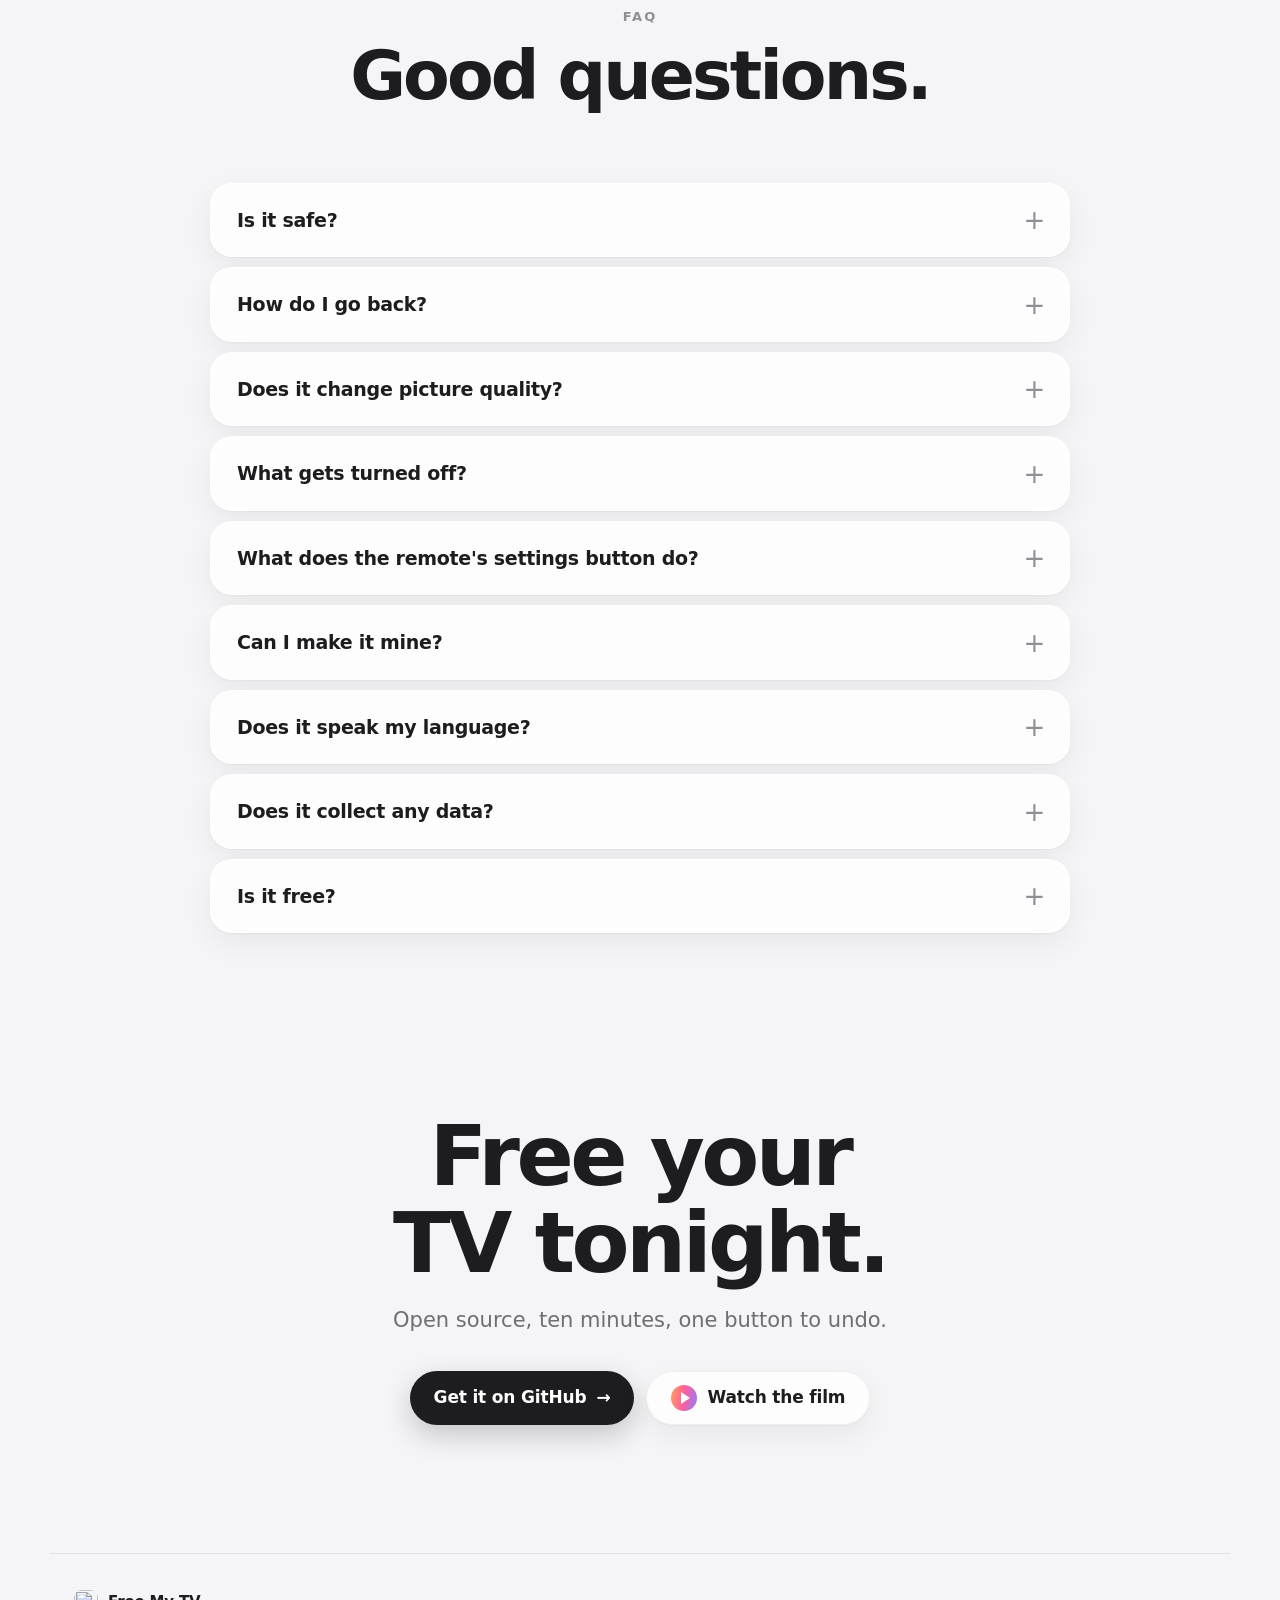
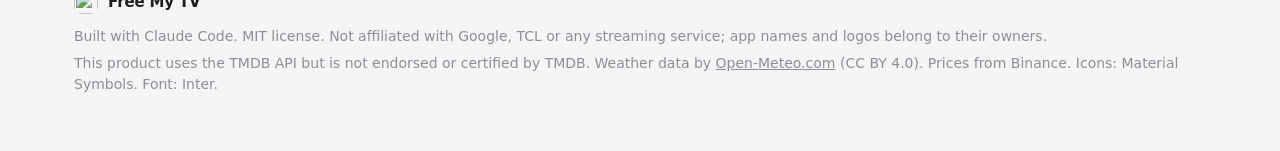
==== commit cc74c313: "docs: add a Spanish version of the website New docs/es page, a three-way language switch on every pa" ====
--- a/docs/index.html
+++ b/docs/index.html
@@ -4,7 +4,7 @@
   <meta charset="utf-8">
   <meta name="viewport" content="width=device-width, initial-scale=1, viewport-fit=cover">
   <script>
-    // Brazilians (a Portuguese browser or a Brazilian time zone) get the Portuguese page; the PT/EN switch wins.
+    // Brazilians (a Portuguese browser or a Brazilian time zone) get the Portuguese page and Spanish browsers the Spanish one; the language switch wins.
     (function () {
       var lang;
       try { lang = localStorage.getItem("lang"); } catch (e) {}
@@ -12,9 +12,9 @@
         var zone = "";
         try { zone = Intl.DateTimeFormat().resolvedOptions().timeZone || ""; } catch (e) {}
         var brazil = /^(America\/(Sao_Paulo|Rio_Branco|Manaus|Cuiaba|Campo_Grande|Porto_Velho|Boa_Vista|Belem|Fortaleza|Recife|Araguaina|Maceio|Bahia|Santarem|Noronha|Eirunepe)|Brazil\/)/.test(zone);
-        lang = brazil || /^pt\b/i.test(navigator.language || "") ? "pt" : "en";
+        lang = brazil || /^pt\b/i.test(navigator.language || "") ? "pt" : /^es\b/i.test(navigator.language || "") ? "es" : "en";
       }
-      if (lang === "pt") location.replace("pt/" + location.search + location.hash);
+      if (lang === "pt" || lang === "es") location.replace(lang + "/" + location.search + location.hash);
     })();
   </script>
   <title>Free My TV — a fast, ad-free home screen for Google TV</title>
@@ -22,11 +22,13 @@
   <link rel="canonical" href="https://freemytv.io/">
   <link rel="alternate" hreflang="en" href="https://freemytv.io/">
   <link rel="alternate" hreflang="pt-BR" href="https://freemytv.io/pt/">
+  <link rel="alternate" hreflang="es" href="https://freemytv.io/es/">
   <link rel="alternate" hreflang="x-default" href="https://freemytv.io/">
   <meta name="theme-color" content="#F5F5F7">
   <meta property="og:type" content="website">
   <meta property="og:locale" content="en_US">
   <meta property="og:locale:alternate" content="pt_BR">
+  <meta property="og:locale:alternate" content="es_LA">
   <meta property="og:url" content="https://freemytv.io/">
   <meta property="og:title" content="Free My TV">
   <meta property="og:description" content="A fast, ad-free home screen for Google TV. Open source. One button to undo.">
@@ -57,6 +59,7 @@
       <a href="#faq">FAQ</a>
     </nav>
     <div class="nav-end">
+      <a class="lang" href="es/" hreflang="es" lang="es" data-lang="es" aria-label="Leer en español">ES</a>
       <a class="lang" href="pt/" hreflang="pt-BR" lang="pt-BR" data-lang="pt" aria-label="Ler em português">PT</a>
       <a class="btn btn-dark btn-sm" href="https://github.com/simbasjungles/free-my-tv" rel="noopener">
       <svg class="gh" viewBox="0 0 16 16" aria-hidden="true"><path d="M8 0C3.58 0 0 3.58 0 8c0 3.54 2.29 6.53 5.47 7.59.4.07.55-.17.55-.38 0-.19-.01-.82-.01-1.49-2.01.37-2.53-.49-2.69-.94-.09-.23-.48-.94-.82-1.13-.28-.15-.68-.52-.01-.53.63-.01 1.08.58 1.23.82.72 1.21 1.87.87 2.33.66.07-.52.28-.87.51-1.07-1.78-.2-3.64-.89-3.64-3.95 0-.87.31-1.59.82-2.15-.08-.2-.36-1.02.08-2.12 0 0 .67-.21 2.2.82.64-.18 1.32-.27 2-.27.68 0 1.36.09 2 .27 1.53-1.04 2.2-.82 2.2-.82.44 1.1.16 1.92.08 2.12.51.56.82 1.27.82 2.15 0 3.07-1.87 3.75-3.65 3.95.29.25.54.73.54 1.48 0 1.07-.01 1.93-.01 2.2 0 .21.15.46.55.38A8.013 8.013 0 0016 8c0-4.42-3.58-8-8-8z"/></svg>
@@ -277,7 +280,7 @@
         <details><summary>What gets turned off?</summary><p>The stock home screen and screensaver (replaced), Google TV's recovery home, Play Games and YouTube Music, and on TCL TVs the TCL Channel, messages, store demo, hotel menu, manuals, mirroring and logging apps. Google Assistant only if you ask for it in the config.</p></details>
         <details><summary>What does the remote's settings button do?</summary><p>It opens a small Free My TV panel on the right: picture, sound, Wi-Fi, Bluetooth, all settings, and a way back to Original. The factory home screen normally answers that button and it's off in this mode, so a small accessibility service takes the key instead. It switches on and off with the mode.</p></details>
         <details><summary>Can I make it mine?</summary><p>That's the idea. Open the folder in Claude Code and just ask: "add Crunchyroll to the shelf", "show prices in euros", "set it up for my Sony". It changes the code, rebuilds the app and puts it on your TV.</p></details>
-        <details><summary>Does it speak my language?</summary><p>English and Portuguese, following the TV's language. Want another one? Ask Claude to add it.</p></details>
+        <details><summary>Does it speak my language?</summary><p>English, Portuguese and Spanish, following the TV's language. Want another one? Ask Claude to add it.</p></details>
         <details><summary>Does it collect any data?</summary><p>No accounts, no analytics, no tracking. It only talks to TMDB (picks), Open-Meteo (weather, with the coordinates you set) and Binance (prices).</p></details>
         <details><summary>Is it free?</summary><p>Yes. MIT license, and the TMDB key is free too.</p></details>
       </div>
--- a/docs/styles.css
+++ b/docs/styles.css
@@ -0,0 +1,1379 @@
+@font-face {
+  font-family: "Inter";
+  src: url("assets/fonts/InterVariable.ttf") format("truetype");
+  font-weight: 100 900;
+  font-display: swap;
+}
+
+:root {
+  --bg: #f5f5f7;
+  --ink: #1d1d1f;
+  --ink-2: #3a3a3c;
+  --muted: #6e6e73;
+  --faint: #8e8e93;
+  --line: rgba(0, 0, 0, 0.08);
+  --glass: rgba(255, 255, 255, 0.6);
+  --glass-2: rgba(255, 255, 255, 0.82);
+  --stroke: rgba(255, 255, 255, 0.8);
+  --shadow-1: 0 1px 2px rgba(20, 16, 40, 0.05), 0 10px 30px rgba(20, 16, 40, 0.06);
+  --shadow-2: 0 2px 8px rgba(20, 16, 40, 0.05), 0 40px 90px -20px rgba(50, 30, 90, 0.22);
+  --dusk: linear-gradient(100deg, #ff9f5a 0%, #ff5f9e 50%, #8c7cff 100%);
+  --sun: linear-gradient(100deg, #ffb86b 0%, #ff7a59 48%, #ff5fa2 100%);
+  --sky: linear-gradient(100deg, #5ac8fa 0%, #7c8cff 55%, #b48cff 100%);
+  --mint: linear-gradient(100deg, #30d158 0%, #2fc6a2 50%, #5ac8fa 100%);
+  --ease: cubic-bezier(0.16, 1, 0.3, 1);
+  --max: 1180px;
+  color-scheme: light;
+}
+
+*,
+*::before,
+*::after {
+  box-sizing: border-box;
+}
+
+html {
+  scroll-behavior: smooth;
+  -webkit-text-size-adjust: 100%;
+}
+
+body {
+  margin: 0;
+  background: var(--bg);
+  color: var(--ink);
+  font-family: "Inter", system-ui, -apple-system, "Segoe UI", Roboto, sans-serif;
+  font-size: 17px;
+  line-height: 1.5;
+  -webkit-font-smoothing: antialiased;
+  -moz-osx-font-smoothing: grayscale;
+  text-rendering: optimizeLegibility;
+  overflow-x: hidden;
+}
+
+img,
+video {
+  display: block;
+  max-width: 100%;
+}
+
+a {
+  color: inherit;
+}
+
+h1,
+h2,
+h3,
+h4,
+p {
+  margin: 0;
+}
+
+:focus-visible {
+  outline: 3px solid #7c8cff;
+  outline-offset: 3px;
+  border-radius: 8px;
+}
+
+/* ---------- Background: soft color fields ---------- */
+/* Still on purpose: animating these blurred fields made the browser redo the blur on every frame. */
+
+.sky {
+  position: fixed;
+  inset: 0;
+  z-index: -1;
+  overflow: hidden;
+  pointer-events: none;
+}
+
+.blob {
+  position: absolute;
+  width: 60vmax;
+  height: 60vmax;
+  border-radius: 50%;
+  filter: blur(90px);
+  opacity: 0.5;
+}
+
+.b1 {
+  left: -18vmax;
+  top: -22vmax;
+  background: radial-gradient(circle, #ffc9a0 0%, rgba(255, 201, 160, 0) 70%);
+}
+
+.b2 {
+  right: -20vmax;
+  top: 10vmax;
+  background: radial-gradient(circle, #d9d2ff 0%, rgba(217, 210, 255, 0) 70%);
+}
+
+.b3 {
+  left: 20vmax;
+  bottom: -30vmax;
+  background: radial-gradient(circle, #ffd0e6 0%, rgba(255, 208, 230, 0) 70%);
+}
+
+/* ---------- Navigation ---------- */
+
+.nav {
+  position: sticky;
+  top: 12px;
+  z-index: 50;
+  display: flex;
+  align-items: center;
+  gap: 24px;
+  max-width: var(--max);
+  height: 60px;
+  margin: 12px auto 0;
+  padding: 0 10px 0 18px;
+  border-radius: 999px;
+  background: var(--glass);
+  border: 1px solid var(--stroke);
+  box-shadow: var(--shadow-1);
+  backdrop-filter: saturate(180%) blur(22px);
+  -webkit-backdrop-filter: saturate(180%) blur(22px);
+  transition: box-shadow 0.4s var(--ease), background 0.4s var(--ease);
+}
+
+.nav.scrolled {
+  background: var(--glass-2);
+  box-shadow: 0 1px 2px rgba(20, 16, 40, 0.06), 0 16px 40px rgba(20, 16, 40, 0.1);
+}
+
+.brand {
+  display: inline-flex;
+  align-items: center;
+  gap: 10px;
+  font-weight: 650;
+  font-size: 17px;
+  letter-spacing: -0.01em;
+  text-decoration: none;
+}
+
+.brand img {
+  border-radius: 8px;
+}
+
+.links {
+  display: flex;
+  gap: 4px;
+  margin-left: auto;
+}
+
+.links a {
+  padding: 8px 14px;
+  border-radius: 999px;
+  color: var(--ink-2);
+  font-size: 15px;
+  font-weight: 500;
+  text-decoration: none;
+  transition: background 0.25s, color 0.25s;
+}
+
+.links a:hover {
+  background: rgba(0, 0, 0, 0.05);
+  color: var(--ink);
+}
+
+/* ---------- Buttons ---------- */
+
+.nav-end {
+  display: flex;
+  align-items: center;
+  gap: 6px;
+}
+
+.lang {
+  display: grid;
+  place-items: center;
+  min-width: 44px;
+  height: 40px;
+  padding: 0 12px;
+  border-radius: 999px;
+  color: var(--ink-2);
+  font-size: 14px;
+  font-weight: 600;
+  letter-spacing: 0.04em;
+  text-decoration: none;
+  transition: background 0.25s, color 0.25s;
+}
+
+@media (max-width: 480px) {
+  .lang {
+    min-width: 36px;
+    padding: 0 8px;
+  }
+}
+
+.lang:hover {
+  background: rgba(0, 0, 0, 0.05);
+  color: var(--ink);
+}
+
+.btn {
+  display: inline-flex;
+  align-items: center;
+  justify-content: center;
+  gap: 10px;
+  height: 54px;
+  padding: 0 24px;
+  border: 0;
+  border-radius: 999px;
+  font: inherit;
+  font-size: 17px;
+  font-weight: 600;
+  letter-spacing: -0.01em;
+  text-decoration: none;
+  cursor: pointer;
+  white-space: nowrap;
+  transition: transform 0.35s var(--ease), box-shadow 0.35s var(--ease), background 0.35s;
+}
+
+.btn:hover {
+  transform: translateY(-2px);
+}
+
+.btn:active {
+  transform: translateY(0) scale(0.98);
+}
+
+.btn-dark {
+  background: var(--ink);
+  color: #fff;
+  box-shadow: 0 10px 28px rgba(29, 29, 31, 0.22);
+}
+
+.btn-dark:hover {
+  box-shadow: 0 16px 36px rgba(29, 29, 31, 0.28);
+}
+
+.btn-glass {
+  background: var(--glass-2);
+  color: var(--ink);
+  border: 1px solid rgba(0, 0, 0, 0.06);
+  box-shadow: var(--shadow-1);
+}
+
+.btn-sm {
+  height: 40px;
+  padding: 0 16px;
+  font-size: 15px;
+}
+
+.gh {
+  width: 18px;
+  height: 18px;
+  fill: currentColor;
+}
+
+.play {
+  position: relative;
+  width: 26px;
+  height: 26px;
+  border-radius: 50%;
+  background: var(--dusk);
+  flex: none;
+}
+
+.play::after {
+  content: "";
+  position: absolute;
+  left: 10px;
+  top: 7px;
+  border-left: 9px solid #fff;
+  border-top: 6px solid transparent;
+  border-bottom: 6px solid transparent;
+}
+
+/* ---------- Type ---------- */
+
+.kicker {
+  font-size: 13px;
+  font-weight: 650;
+  letter-spacing: 0.16em;
+  text-transform: uppercase;
+  color: var(--faint);
+}
+
+.grad {
+  background: var(--dusk);
+  -webkit-background-clip: text;
+  background-clip: text;
+  color: transparent;
+  padding: 0 0.04em 0.1em 0;
+}
+
+.sub {
+  margin-top: 18px;
+  font-size: clamp(17px, 1.7vw, 21px);
+  line-height: 1.45;
+  color: var(--muted);
+}
+
+h2 {
+  font-size: clamp(38px, 5.4vw, 68px);
+  font-weight: 700;
+  line-height: 1.03;
+  letter-spacing: -0.042em;
+  text-wrap: balance;
+}
+
+/* ---------- The TV ---------- */
+
+.tv {
+  position: relative;
+  padding: clamp(5px, 0.7vw, 10px);
+  border-radius: clamp(12px, 1.6vw, 22px);
+  background: linear-gradient(180deg, #2c2c32 0%, #111114 55%, #0b0b0d 100%);
+  box-shadow:
+    0 0 0 1px rgba(0, 0, 0, 0.55),
+    inset 0 1px 0 rgba(255, 255, 255, 0.12),
+    0 50px 100px -30px rgba(40, 24, 80, 0.45),
+    0 22px 44px -22px rgba(0, 0, 0, 0.4);
+}
+
+.tv .screen {
+  position: relative;
+  aspect-ratio: 16 / 9;
+  overflow: hidden;
+  border-radius: clamp(7px, 1vw, 13px);
+  background: #e9e9ee;
+}
+
+.tv .screen > img,
+.tv .screen > video,
+.tv .screen > .before-wrap {
+  position: absolute;
+  inset: 0;
+  width: 100%;
+  height: 100%;
+  object-fit: cover;
+}
+
+.tv .screen::after {
+  content: "";
+  position: absolute;
+  inset: 0;
+  background: linear-gradient(115deg, rgba(255, 255, 255, 0.14) 0%, rgba(255, 255, 255, 0.03) 30%, rgba(255, 255, 255, 0) 42%);
+  pointer-events: none;
+}
+
+/* ---------- Hero ---------- */
+
+.hero {
+  display: grid;
+  grid-template-columns: minmax(0, 0.84fr) minmax(0, 1.16fr);
+  align-items: center;
+  gap: clamp(32px, 4.5vw, 64px);
+  max-width: var(--max);
+  margin: 0 auto;
+  padding: clamp(56px, 9vw, 120px) 24px 0;
+}
+
+.hero h1 {
+  margin-top: 18px;
+  font-size: clamp(60px, 8.6vw, 124px);
+  font-weight: 750;
+  line-height: 0.94;
+  letter-spacing: -0.052em;
+}
+
+.hero .lede {
+  margin-top: 26px;
+  max-width: 34ch;
+  font-size: clamp(18px, 1.9vw, 22px);
+  line-height: 1.45;
+  color: var(--muted);
+}
+
+.cta {
+  display: flex;
+  flex-wrap: wrap;
+  gap: 12px;
+  margin-top: 36px;
+}
+
+.built {
+  margin-top: 22px;
+  font-size: 14px;
+  color: var(--faint);
+}
+
+.built b {
+  color: var(--ink-2);
+  font-weight: 600;
+}
+
+.hero-stage {
+  position: relative;
+  perspective: 1800px;
+}
+
+.hero-stage::before {
+  content: "";
+  position: absolute;
+  inset: -12% -8% -6%;
+  z-index: -1;
+  border-radius: 50%;
+  background:
+    radial-gradient(closest-side at 32% 45%, rgba(255, 159, 90, 0.42), rgba(255, 159, 90, 0) 70%),
+    radial-gradient(closest-side at 70% 55%, rgba(140, 124, 255, 0.4), rgba(140, 124, 255, 0) 70%),
+    radial-gradient(closest-side at 52% 40%, rgba(255, 95, 158, 0.3), rgba(255, 95, 158, 0) 75%);
+  filter: blur(30px);
+}
+
+.tilt {
+  transform: rotateY(var(--ry, -12deg)) rotateX(var(--rx, 4deg));
+  transform-style: preserve-3d;
+  transition: transform 1.2s var(--ease);
+  will-change: transform;
+}
+
+.floor {
+  position: absolute;
+  left: 8%;
+  right: 8%;
+  bottom: -14%;
+  height: 26%;
+  border-radius: 50%;
+  background: radial-gradient(ellipse at center, rgba(140, 120, 255, 0.28) 0%, rgba(255, 120, 160, 0.12) 40%, rgba(0, 0, 0, 0) 70%);
+  filter: blur(18px);
+  z-index: -1;
+}
+
+.stats {
+  grid-column: 1 / -1;
+  display: grid;
+  grid-template-columns: repeat(4, minmax(0, 1fr));
+  gap: 12px;
+  margin: clamp(48px, 7vw, 96px) 0 0;
+  padding: 0;
+  list-style: none;
+}
+
+.stats li {
+  padding: 22px 24px;
+  border-radius: 22px;
+  background: var(--glass-2);
+  border: 1px solid var(--stroke);
+  box-shadow: var(--shadow-1);
+}
+
+.stats b {
+  display: block;
+  font-size: 30px;
+  font-weight: 700;
+  letter-spacing: -0.035em;
+}
+
+.stats span {
+  display: block;
+  margin-top: 2px;
+  font-size: 15px;
+  color: var(--muted);
+}
+
+/* ---------- Sections ---------- */
+
+.section {
+  max-width: var(--max);
+  margin: 0 auto;
+  padding: clamp(96px, 13vw, 170px) 24px 0;
+}
+
+.section .head {
+  max-width: 860px;
+  margin: 0 auto clamp(40px, 6vw, 72px);
+  text-align: center;
+}
+
+.section .head h2 {
+  margin-top: 14px;
+}
+
+/* ---------- Before / after ---------- */
+
+.ba {
+  max-width: 960px;
+  margin: 0 auto;
+  cursor: ew-resize;
+  touch-action: pan-y;
+  user-select: none;
+  -webkit-user-select: none;
+}
+
+.ba .before-wrap {
+  clip-path: inset(0 calc(100% - var(--x, 50%)) 0 0);
+}
+
+.ba .before-wrap img {
+  width: 100%;
+  height: 100%;
+  object-fit: cover;
+}
+
+.ba .handle {
+  position: absolute;
+  top: 0;
+  bottom: 0;
+  left: var(--x, 50%);
+  width: 3px;
+  transform: translateX(-50%);
+  background: #fff;
+  box-shadow: 0 0 22px rgba(255, 255, 255, 0.85);
+}
+
+.ba .handle span {
+  position: absolute;
+  left: 50%;
+  top: 50%;
+  width: 52px;
+  height: 52px;
+  border-radius: 50%;
+  transform: translate(-50%, -50%);
+  background: rgba(255, 255, 255, 0.94);
+  box-shadow: 0 10px 28px rgba(0, 0, 0, 0.35);
+}
+
+.ba .handle span::before,
+.ba .handle span::after {
+  content: "";
+  position: absolute;
+  top: 50%;
+  border-top: 7px solid transparent;
+  border-bottom: 7px solid transparent;
+  transform: translateY(-50%);
+}
+
+.ba .handle span::before {
+  left: 13px;
+  border-right: 9px solid var(--ink);
+}
+
+.ba .handle span::after {
+  right: 13px;
+  border-left: 9px solid var(--ink);
+}
+
+.tag {
+  position: absolute;
+  top: 4%;
+  z-index: 2;
+  padding: 7px 14px;
+  border-radius: 999px;
+  font-size: clamp(11px, 1.2vw, 14px);
+  font-weight: 600;
+}
+
+.tag em {
+  font-style: normal;
+  opacity: 0.6;
+  font-weight: 500;
+}
+
+.tag-l {
+  left: 3%;
+  background: rgba(20, 20, 24, 0.7);
+  color: #fff;
+}
+
+.tag-r {
+  right: 3%;
+  background: rgba(255, 255, 255, 0.86);
+  color: var(--ink);
+}
+
+/* ---------- Features ---------- */
+
+.feature {
+  display: grid;
+  grid-template-columns: minmax(0, 0.82fr) minmax(0, 1.18fr);
+  align-items: center;
+  gap: clamp(32px, 6vw, 88px);
+  margin-bottom: clamp(88px, 11vw, 150px);
+  perspective: 1600px;
+}
+
+.feature:last-child {
+  margin-bottom: 0;
+}
+
+.feature .copy h3 {
+  margin-top: 12px;
+  font-size: clamp(32px, 3.8vw, 50px);
+  font-weight: 700;
+  line-height: 1.04;
+  letter-spacing: -0.038em;
+  text-wrap: balance;
+}
+
+.feature .copy p:not(.kicker) {
+  margin-top: 18px;
+  max-width: 38ch;
+  font-size: 19px;
+  color: var(--muted);
+}
+
+.feature .tv {
+  transform: rotateY(-9deg) rotateX(2deg);
+  transition: transform 1.1s var(--ease);
+}
+
+.feature.flip .copy {
+  order: 2;
+}
+
+.feature.flip .tv {
+  transform: rotateY(9deg) rotateX(2deg);
+}
+
+.feature:hover .tv {
+  transform: rotateY(0deg) rotateX(0deg);
+}
+
+.hud {
+  display: inline-flex;
+  align-items: center;
+  gap: 12px;
+  margin-top: 26px;
+  padding: 10px 18px;
+  border-radius: 999px;
+  background: rgba(12, 14, 18, 0.88);
+  color: rgba(255, 255, 255, 0.6);
+  font-family: ui-monospace, "SF Mono", Menlo, Consolas, monospace;
+  font-size: 14px;
+  box-shadow: 0 12px 30px rgba(0, 0, 0, 0.18);
+}
+
+.hud i {
+  width: 9px;
+  height: 9px;
+  border-radius: 50%;
+  background: #30d158;
+  box-shadow: 0 0 12px #30d158;
+}
+
+.hud b {
+  color: #30d158;
+  font-weight: 500;
+  font-size: 16px;
+}
+
+.hud svg {
+  width: 100px;
+  height: 22px;
+}
+
+.hud polyline {
+  stroke: #30d158;
+  stroke-width: 2;
+  stroke-linejoin: round;
+}
+
+/* ---------- Sunset (scroll from day to night) ---------- */
+
+.sunset {
+  --p: 0;
+  position: relative;
+  height: 260vh;
+  margin-top: clamp(96px, 13vw, 170px);
+}
+
+.sunset .sticky {
+  position: sticky;
+  top: 0;
+  height: 100vh;
+  min-height: 600px;
+  overflow: hidden;
+  display: flex;
+  flex-direction: column;
+  align-items: center;
+  justify-content: center;
+  gap: clamp(28px, 4vw, 48px);
+  padding: 90px 24px 40px;
+  background: var(--sunset-bg, var(--bg));
+  color: var(--sunset-ink, var(--ink));
+}
+
+.sunset .head {
+  position: relative;
+  z-index: 2;
+  max-width: 820px;
+  text-align: center;
+}
+
+.sunset .kicker {
+  color: var(--sunset-faint, var(--faint));
+}
+
+.sunset h2 {
+  margin-top: 14px;
+}
+
+.sunset .w-day {
+  opacity: calc(1 - var(--p) * 0.72);
+}
+
+.sunset .w-night {
+  opacity: calc(0.28 + var(--p) * 0.72);
+  background: var(--sky);
+  -webkit-background-clip: text;
+  background-clip: text;
+  color: transparent;
+}
+
+.sunset .sub {
+  color: var(--sunset-muted, var(--muted));
+}
+
+.sunset .tv {
+  position: relative;
+  z-index: 2;
+  width: min(980px, 92vw);
+}
+
+.sunset .screen .night {
+  opacity: var(--p);
+}
+
+.sun,
+.moon {
+  position: absolute;
+  border-radius: 50%;
+  pointer-events: none;
+}
+
+.sun {
+  width: 150px;
+  height: 150px;
+  left: calc(8% + var(--p) * 30%);
+  top: calc(16% + var(--p) * 70%);
+  background: radial-gradient(circle, #fff6e3 0%, #ffd38a 42%, #ff9a4a 70%, rgba(255, 140, 70, 0) 72%);
+  box-shadow: 0 0 120px 40px rgba(255, 170, 90, 0.45);
+  opacity: calc(1 - var(--p) * 1.4);
+}
+
+.moon {
+  width: 90px;
+  height: 90px;
+  right: 10%;
+  top: calc(64% - var(--p) * 48%);
+  box-shadow: inset -26px -8px 0 0 #eef1ff;
+  filter: drop-shadow(0 0 26px rgba(190, 200, 255, 0.85));
+  transform: rotate(-18deg);
+  opacity: calc((var(--p) - 0.45) * 2.2);
+}
+
+.stars {
+  position: absolute;
+  inset: 0;
+  opacity: calc((var(--p) - 0.4) * 1.8);
+  background-image:
+    radial-gradient(1.5px 1.5px at 12% 18%, #fff 50%, transparent 51%),
+    radial-gradient(1px 1px at 22% 42%, #fff 50%, transparent 51%),
+    radial-gradient(2px 2px at 34% 12%, #fff 50%, transparent 51%),
+    radial-gradient(1px 1px at 46% 30%, #fff 50%, transparent 51%),
+    radial-gradient(1.5px 1.5px at 58% 8%, #fff 50%, transparent 51%),
+    radial-gradient(1px 1px at 66% 36%, #fff 50%, transparent 51%),
+    radial-gradient(2px 2px at 78% 20%, #fff 50%, transparent 51%),
+    radial-gradient(1px 1px at 88% 44%, #fff 50%, transparent 51%),
+    radial-gradient(1.5px 1.5px at 92% 10%, #fff 50%, transparent 51%),
+    radial-gradient(1px 1px at 6% 52%, #fff 50%, transparent 51%),
+    radial-gradient(1px 1px at 40% 54%, #fff 50%, transparent 51%),
+    radial-gradient(1.5px 1.5px at 72% 58%, #fff 50%, transparent 51%);
+}
+
+/* ---------- Numbers ---------- */
+
+.cards {
+  display: grid;
+  grid-template-columns: repeat(3, minmax(0, 1fr));
+  gap: 18px;
+}
+
+.card {
+  padding: clamp(28px, 3vw, 40px);
+  border-radius: 30px;
+  background: var(--glass-2);
+  border: 1px solid var(--stroke);
+  box-shadow: var(--shadow-2);
+}
+
+.card .big {
+  display: block;
+  font-size: clamp(66px, 7.4vw, 104px);
+  font-weight: 750;
+  line-height: 1;
+  letter-spacing: -0.06em;
+  -webkit-background-clip: text;
+  background-clip: text;
+  color: transparent;
+  padding-bottom: 0.06em;
+  font-variant-numeric: tabular-nums;
+}
+
+.card .big small {
+  margin-left: 6px;
+  font-size: 0.34em;
+  letter-spacing: -0.02em;
+  color: var(--ink);
+  -webkit-text-fill-color: var(--ink);
+}
+
+.grad-mint {
+  background-image: var(--mint);
+}
+
+.grad-sky {
+  background-image: var(--sky);
+}
+
+.grad-sun {
+  background-image: var(--sun);
+}
+
+.card h4 {
+  margin-top: 16px;
+  font-size: 22px;
+  font-weight: 650;
+  letter-spacing: -0.02em;
+}
+
+.card p {
+  margin-top: 6px;
+  color: var(--muted);
+}
+
+.bars {
+  display: grid;
+  gap: 10px;
+  margin-top: 14px;
+}
+
+.bars div {
+  display: grid;
+  grid-template-columns: 84px 1fr auto;
+  align-items: center;
+  gap: 10px;
+  font-size: 14px;
+  color: var(--muted);
+}
+
+.bars i {
+  display: block;
+  height: 10px;
+  border-radius: 5px;
+  background: var(--sky);
+  width: 0;
+  transition: width 1.6s var(--ease) 0.3s;
+}
+
+.bars div:first-child i {
+  background: linear-gradient(90deg, #c7c7cc, #aeaeb2);
+}
+
+.card.in .bars i {
+  width: var(--w);
+}
+
+.bars em {
+  font-style: normal;
+  font-weight: 600;
+  color: var(--ink);
+  font-variant-numeric: tabular-nums;
+}
+
+/* ---------- How it works ---------- */
+
+.steps {
+  display: grid;
+  grid-template-columns: repeat(3, minmax(0, 1fr));
+  gap: 18px;
+  margin: 0;
+  padding: 0;
+  list-style: none;
+}
+
+.step {
+  padding: 34px;
+  border-radius: 28px;
+  background: var(--glass-2);
+  border: 1px solid var(--stroke);
+  box-shadow: var(--shadow-1);
+}
+
+.num {
+  display: grid;
+  place-items: center;
+  width: 44px;
+  height: 44px;
+  border-radius: 50%;
+  background: var(--dusk);
+  color: #fff;
+  font-weight: 700;
+  font-size: 18px;
+  box-shadow: 0 10px 22px rgba(255, 95, 158, 0.3);
+}
+
+.step h4 {
+  margin-top: 22px;
+  font-size: 23px;
+  font-weight: 650;
+  letter-spacing: -0.025em;
+}
+
+.step p {
+  margin-top: 10px;
+  color: var(--muted);
+}
+
+/* ---------- Install ---------- */
+
+.panel {
+  max-width: 920px;
+  margin: 0 auto;
+  padding: clamp(22px, 3.4vw, 44px);
+  border-radius: 32px;
+  background: var(--glass-2);
+  border: 1px solid var(--stroke);
+  box-shadow: var(--shadow-2);
+}
+
+.tabs {
+  display: inline-flex;
+  gap: 4px;
+  padding: 4px;
+  border-radius: 999px;
+  background: rgba(0, 0, 0, 0.05);
+}
+
+.tabs button {
+  height: 40px;
+  padding: 0 18px;
+  border: 0;
+  border-radius: 999px;
+  background: transparent;
+  color: var(--muted);
+  font: inherit;
+  font-size: 15px;
+  font-weight: 600;
+  cursor: pointer;
+  transition: background 0.3s, color 0.3s, box-shadow 0.3s;
+}
+
+.tabs button[aria-selected="true"] {
+  background: #fff;
+  color: var(--ink);
+  box-shadow: 0 2px 10px rgba(0, 0, 0, 0.08);
+}
+
+.howto {
+  margin: 28px 0 0;
+  padding: 0;
+  list-style: none;
+  counter-reset: s;
+}
+
+.howto > li {
+  position: relative;
+  padding: 0 0 26px 50px;
+  counter-increment: s;
+  color: var(--ink-2);
+}
+
+.howto > li::before {
+  content: counter(s);
+  position: absolute;
+  left: 0;
+  top: -2px;
+  display: grid;
+  place-items: center;
+  width: 32px;
+  height: 32px;
+  border-radius: 50%;
+  background: var(--ink);
+  color: #fff;
+  font-size: 15px;
+  font-weight: 700;
+}
+
+.howto em {
+  font-style: normal;
+  font-weight: 600;
+  color: var(--ink);
+}
+
+.code {
+  display: flex;
+  align-items: center;
+  gap: 12px;
+  margin: 12px 0 8px;
+  padding: 12px 12px 12px 18px;
+  border-radius: 14px;
+  background: #1d1d1f;
+  color: #f5f5f7;
+}
+
+.code code {
+  flex: 1;
+  overflow-x: auto;
+  white-space: nowrap;
+  font-family: ui-monospace, "SF Mono", Menlo, Consolas, monospace;
+  font-size: 14.5px;
+  scrollbar-width: none;
+}
+
+.code.prompt {
+  background: linear-gradient(100deg, #2b1f2e, #1f1f2e);
+}
+
+.code.prompt code {
+  white-space: normal;
+  font-family: inherit;
+  font-size: 16px;
+}
+
+.copy-btn {
+  flex: none;
+  height: 34px;
+  padding: 0 14px;
+  border: 0;
+  border-radius: 999px;
+  background: rgba(255, 255, 255, 0.14);
+  color: #fff;
+  font: inherit;
+  font-size: 13px;
+  font-weight: 600;
+  cursor: pointer;
+  transition: background 0.25s;
+}
+
+.copy-btn:hover {
+  background: rgba(255, 255, 255, 0.24);
+}
+
+.copy-btn.done {
+  background: #30d158;
+}
+
+/* ---------- Compatibility ---------- */
+
+.chips {
+  display: flex;
+  flex-wrap: wrap;
+  justify-content: center;
+  gap: 10px;
+  max-width: 900px;
+  margin: 0 auto 12px;
+}
+
+.chip {
+  display: inline-flex;
+  align-items: center;
+  gap: 8px;
+  padding: 10px 16px;
+  border-radius: 999px;
+  font-size: 15px;
+  font-weight: 600;
+}
+
+.chip.ok {
+  background: rgba(48, 209, 88, 0.13);
+  color: #18793a;
+}
+
+.chip.ok::before {
+  content: "✓";
+}
+
+.note {
+  max-width: 640px;
+  margin: 18px auto 0;
+  text-align: center;
+  color: var(--muted);
+}
+
+/* ---------- FAQ ---------- */
+
+.qs {
+  max-width: 860px;
+  margin: 0 auto;
+  display: grid;
+  gap: 10px;
+}
+
+.qs details {
+  border-radius: 22px;
+  background: var(--glass-2);
+  border: 1px solid var(--stroke);
+  box-shadow: var(--shadow-1);
+  overflow: hidden;
+}
+
+.qs summary {
+  position: relative;
+  padding: 22px 64px 22px 26px;
+  font-size: 19px;
+  font-weight: 600;
+  letter-spacing: -0.015em;
+  list-style: none;
+  cursor: pointer;
+}
+
+.qs summary::-webkit-details-marker {
+  display: none;
+}
+
+.qs summary::after {
+  content: "+";
+  position: absolute;
+  right: 24px;
+  top: 50%;
+  transform: translateY(-50%);
+  font-size: 26px;
+  font-weight: 400;
+  color: var(--faint);
+  transition: transform 0.4s var(--ease);
+}
+
+.qs details[open] summary::after {
+  transform: translateY(-50%) rotate(45deg);
+}
+
+.qs details p {
+  padding: 0 26px 24px;
+  color: var(--muted);
+  font-size: 17px;
+}
+
+/* ---------- Final + footer ---------- */
+
+.final {
+  max-width: 900px;
+  margin: 0 auto;
+  padding: clamp(110px, 14vw, 190px) 24px clamp(90px, 10vw, 130px);
+  text-align: center;
+}
+
+.final h2 {
+  font-size: clamp(44px, 6.6vw, 88px);
+}
+
+.final .cta {
+  justify-content: center;
+}
+
+.foot {
+  max-width: var(--max);
+  margin: 0 auto;
+  padding: 36px 24px 56px;
+  border-top: 1px solid var(--line);
+  color: var(--faint);
+  font-size: 14px;
+}
+
+.foot .brand {
+  margin-bottom: 12px;
+  color: var(--ink);
+  font-size: 15px;
+}
+
+.foot p + p {
+  margin-top: 6px;
+}
+
+/* ---------- Film ---------- */
+
+.film {
+  width: min(1120px, 94vw);
+  padding: 0;
+  border: 0;
+  border-radius: 22px;
+  background: #000;
+  overflow: hidden;
+  box-shadow: 0 40px 120px rgba(0, 0, 0, 0.5);
+}
+
+.film::backdrop {
+  background: rgba(10, 10, 14, 0.86);
+}
+
+.film video {
+  width: 100%;
+  aspect-ratio: 16 / 9;
+}
+
+.film .close {
+  position: absolute;
+  right: 12px;
+  top: 12px;
+  z-index: 2;
+  width: 40px;
+  height: 40px;
+  border: 0;
+  border-radius: 50%;
+  background: rgba(40, 40, 46, 0.72);
+  color: #fff;
+  font-size: 24px;
+  line-height: 1;
+  cursor: pointer;
+}
+
+/* ---------- Reveal on scroll ---------- */
+
+[data-reveal] {
+  opacity: 0;
+  transform: translateY(26px);
+  filter: blur(10px);
+  transition: opacity 1s var(--ease), transform 1s var(--ease), filter 1s var(--ease);
+  transition-delay: var(--d, 0s);
+}
+
+[data-reveal].in {
+  opacity: 1;
+  transform: none;
+  filter: none;
+}
+
+.feature[data-reveal].in .tv {
+  transition-delay: 0.1s;
+}
+
+/* ---------- Small screens ---------- */
+
+@media (max-width: 900px) {
+  .links {
+    display: none;
+  }
+
+  .nav .nav-end {
+    margin-left: auto;
+  }
+
+  .hero {
+    grid-template-columns: 1fr;
+    text-align: center;
+  }
+
+  .hero .lede {
+    margin-left: auto;
+    margin-right: auto;
+  }
+
+  .hero .cta {
+    justify-content: center;
+  }
+
+  .stats {
+    grid-template-columns: repeat(2, minmax(0, 1fr));
+  }
+
+  .feature,
+  .feature.flip {
+    grid-template-columns: 1fr;
+    text-align: center;
+  }
+
+  .feature.flip .copy {
+    order: 0;
+  }
+
+  .feature .copy p:not(.kicker) {
+    margin-left: auto;
+    margin-right: auto;
+  }
+
+  .feature .tv,
+  .feature.flip .tv {
+    transform: none;
+  }
+
+  .cards,
+  .steps {
+    grid-template-columns: 1fr;
+  }
+
+  .sun {
+    width: 96px;
+    height: 96px;
+  }
+
+  .moon {
+    width: 64px;
+    height: 64px;
+    box-shadow: inset -18px -6px 0 0 #eef1ff;
+  }
+}
+
+@media (max-width: 560px) {
+  body {
+    font-size: 16px;
+  }
+
+  .nav {
+    margin: 10px 12px 0;
+  }
+
+  .hero,
+  .section {
+    padding-left: 16px;
+    padding-right: 16px;
+  }
+
+  .stats {
+    gap: 8px;
+  }
+
+  .stats li {
+    padding: 16px;
+  }
+
+  .stats b {
+    font-size: 24px;
+  }
+
+  .cta .btn {
+    width: 100%;
+  }
+
+  .tag {
+    padding: 5px 10px;
+  }
+
+  .tag em {
+    display: none;
+  }
+
+  .howto > li {
+    padding-left: 44px;
+  }
+
+  .panel {
+    border-radius: 26px;
+  }
+
+  .qs summary {
+    font-size: 17px;
+  }
+}
+
+@media (prefers-reduced-motion: reduce) {
+  html {
+    scroll-behavior: auto;
+  }
+
+  [data-reveal] {
+    opacity: 1;
+    transform: none;
+    filter: none;
+    transition: none;
+  }
+
+  .blob {
+    animation: none;
+  }
+
+  .tilt,
+  .feature .tv {
+    transition: none;
+  }
+}
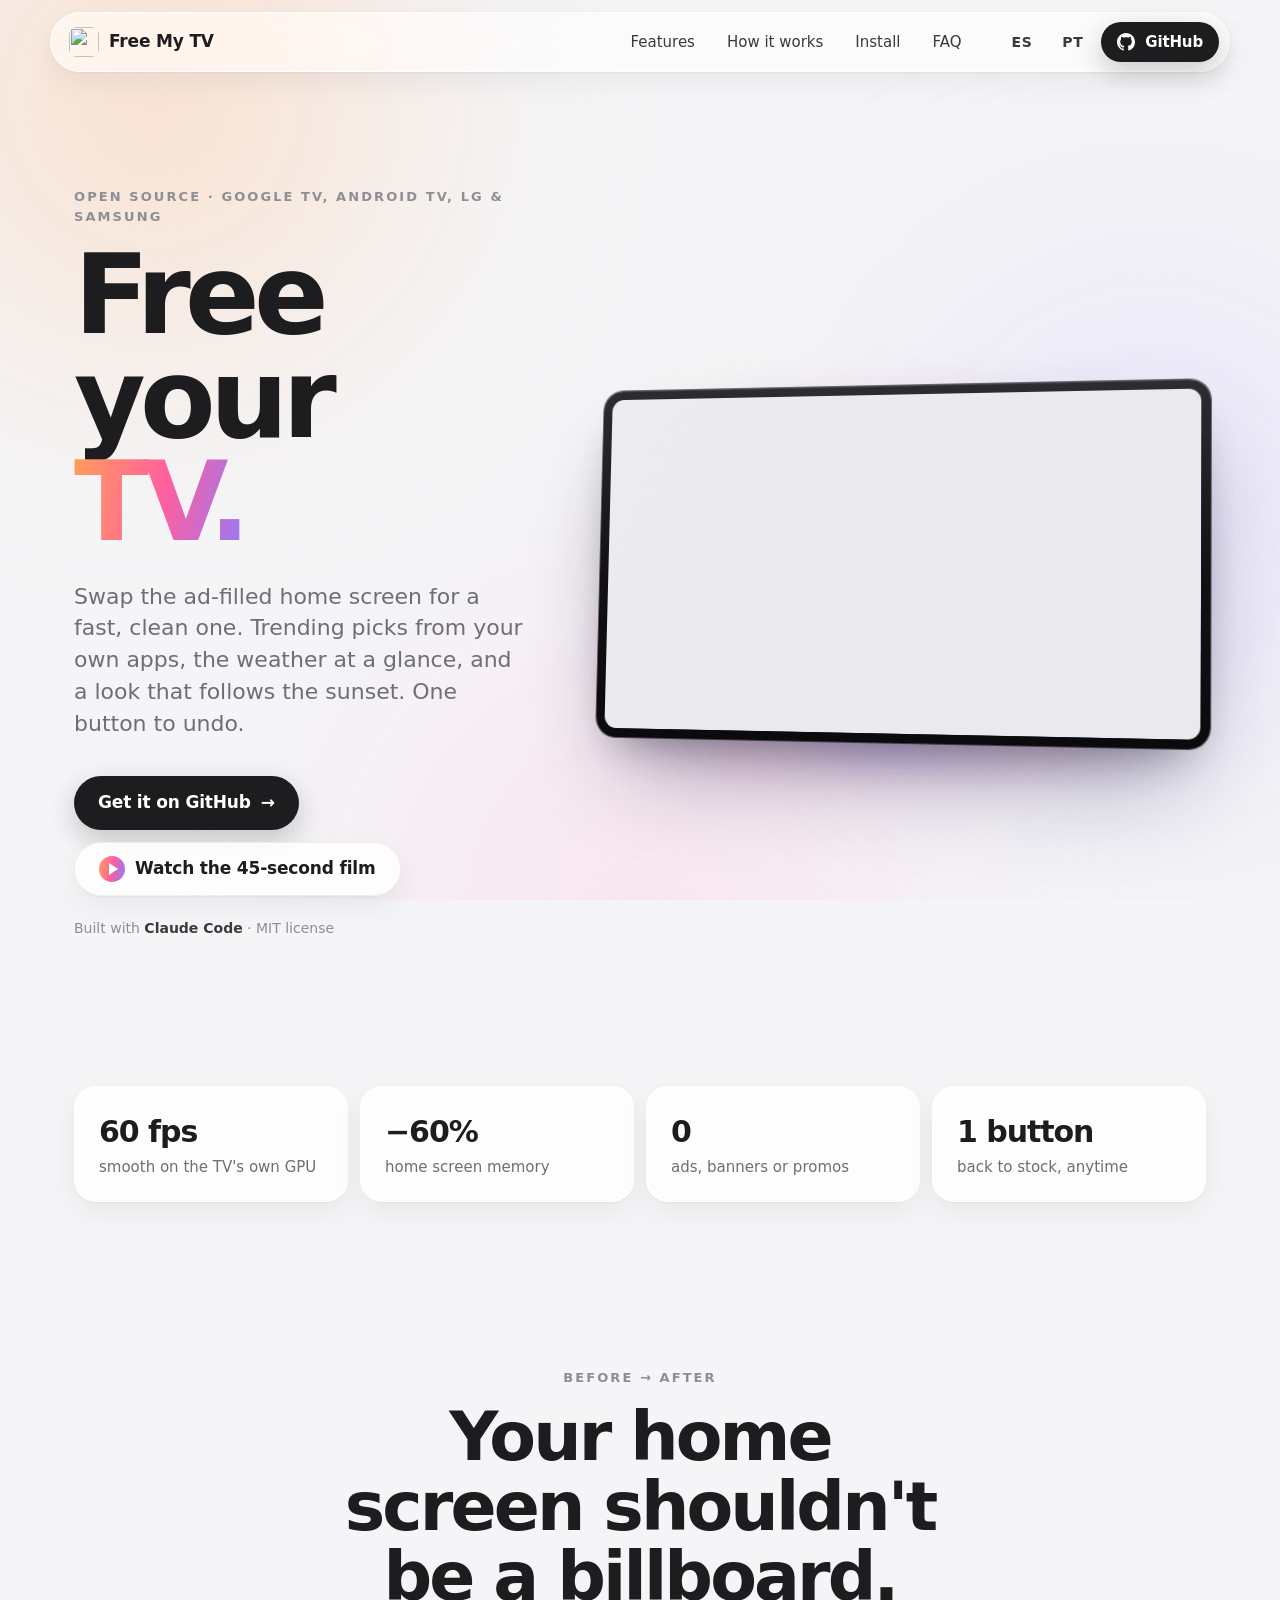
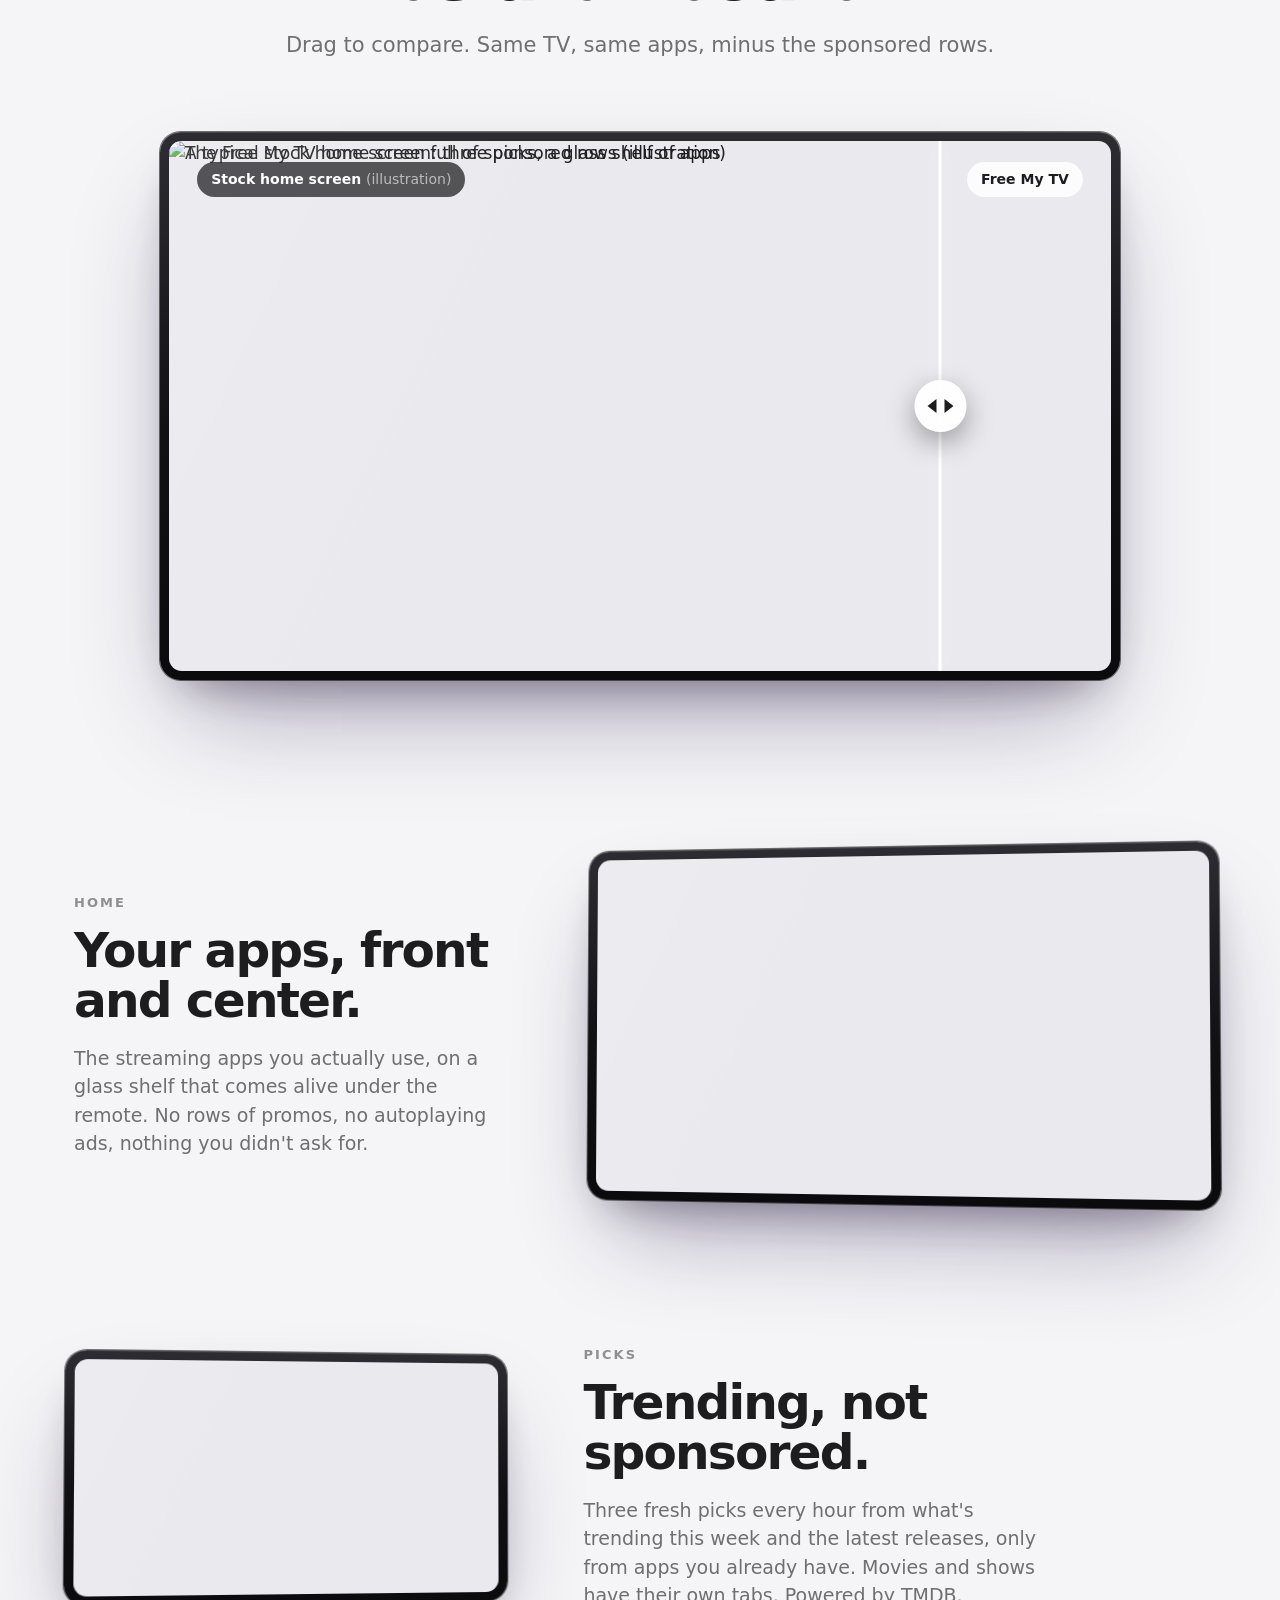
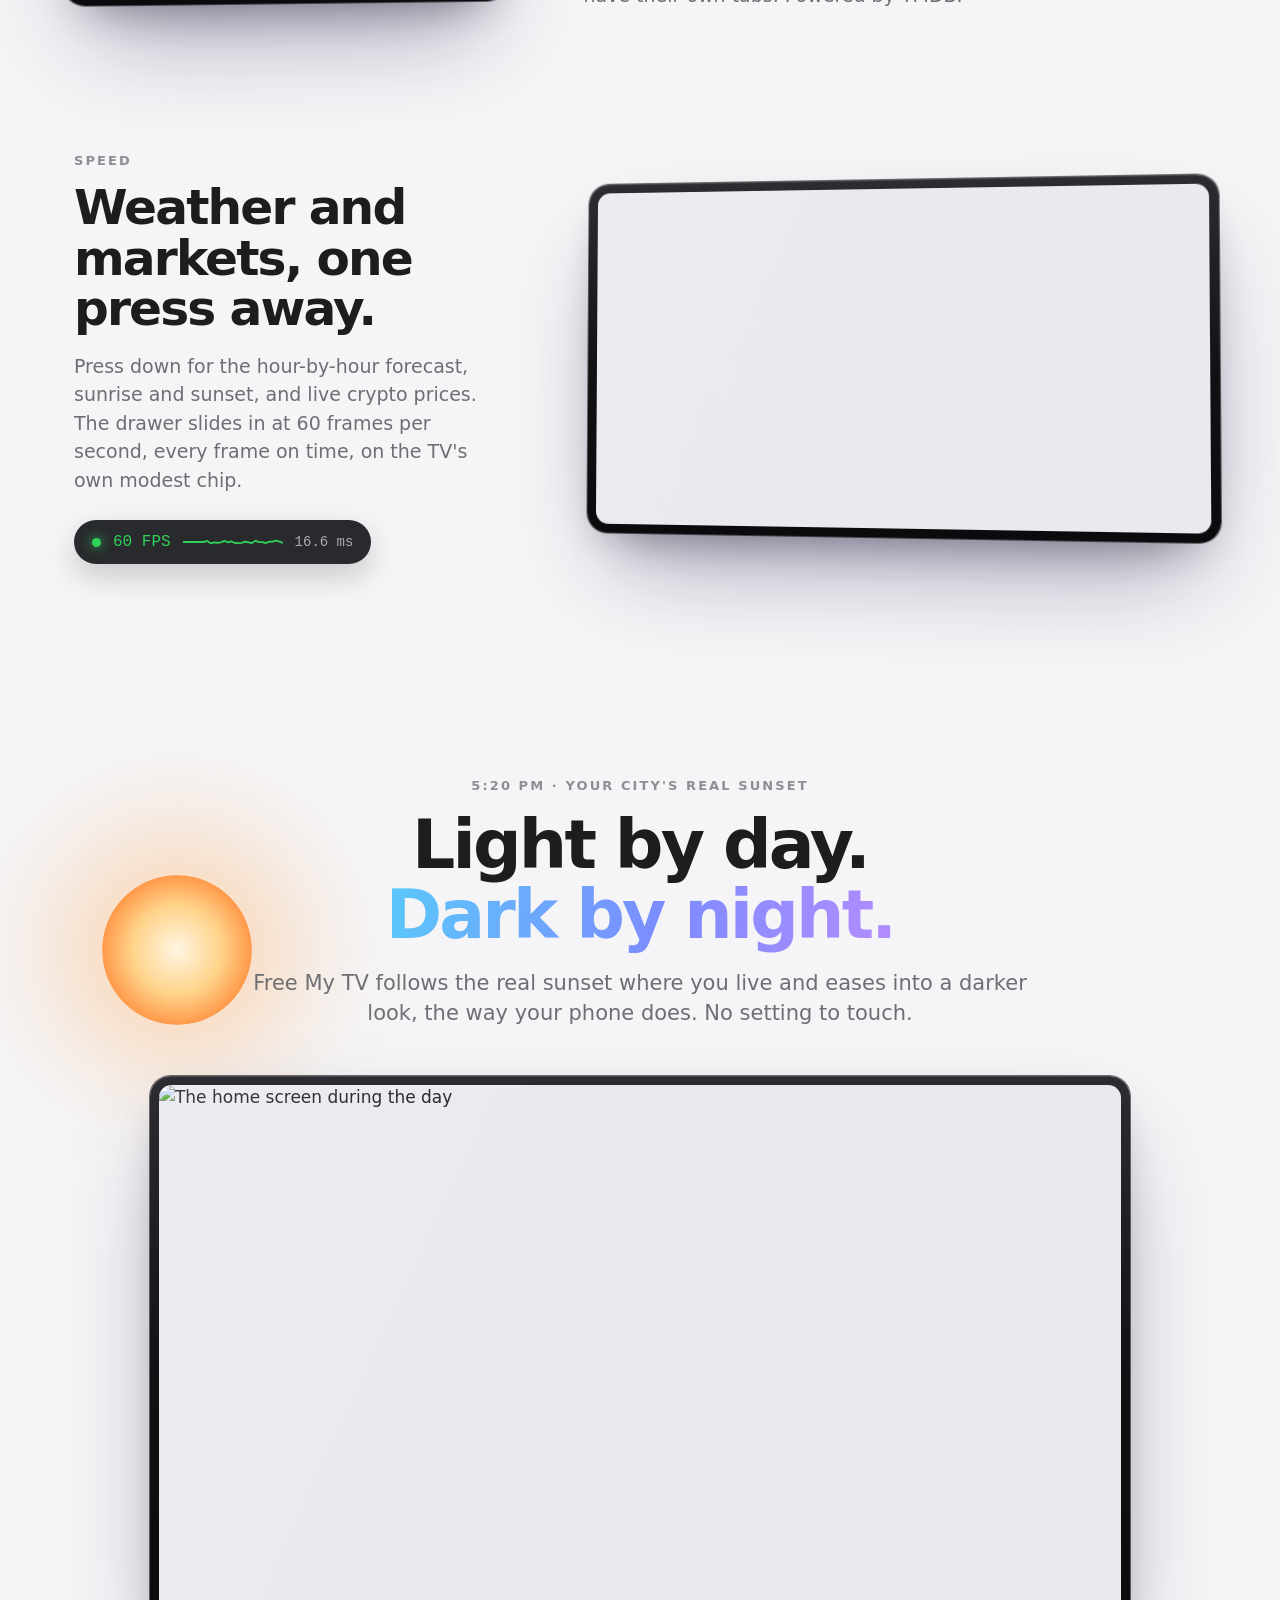
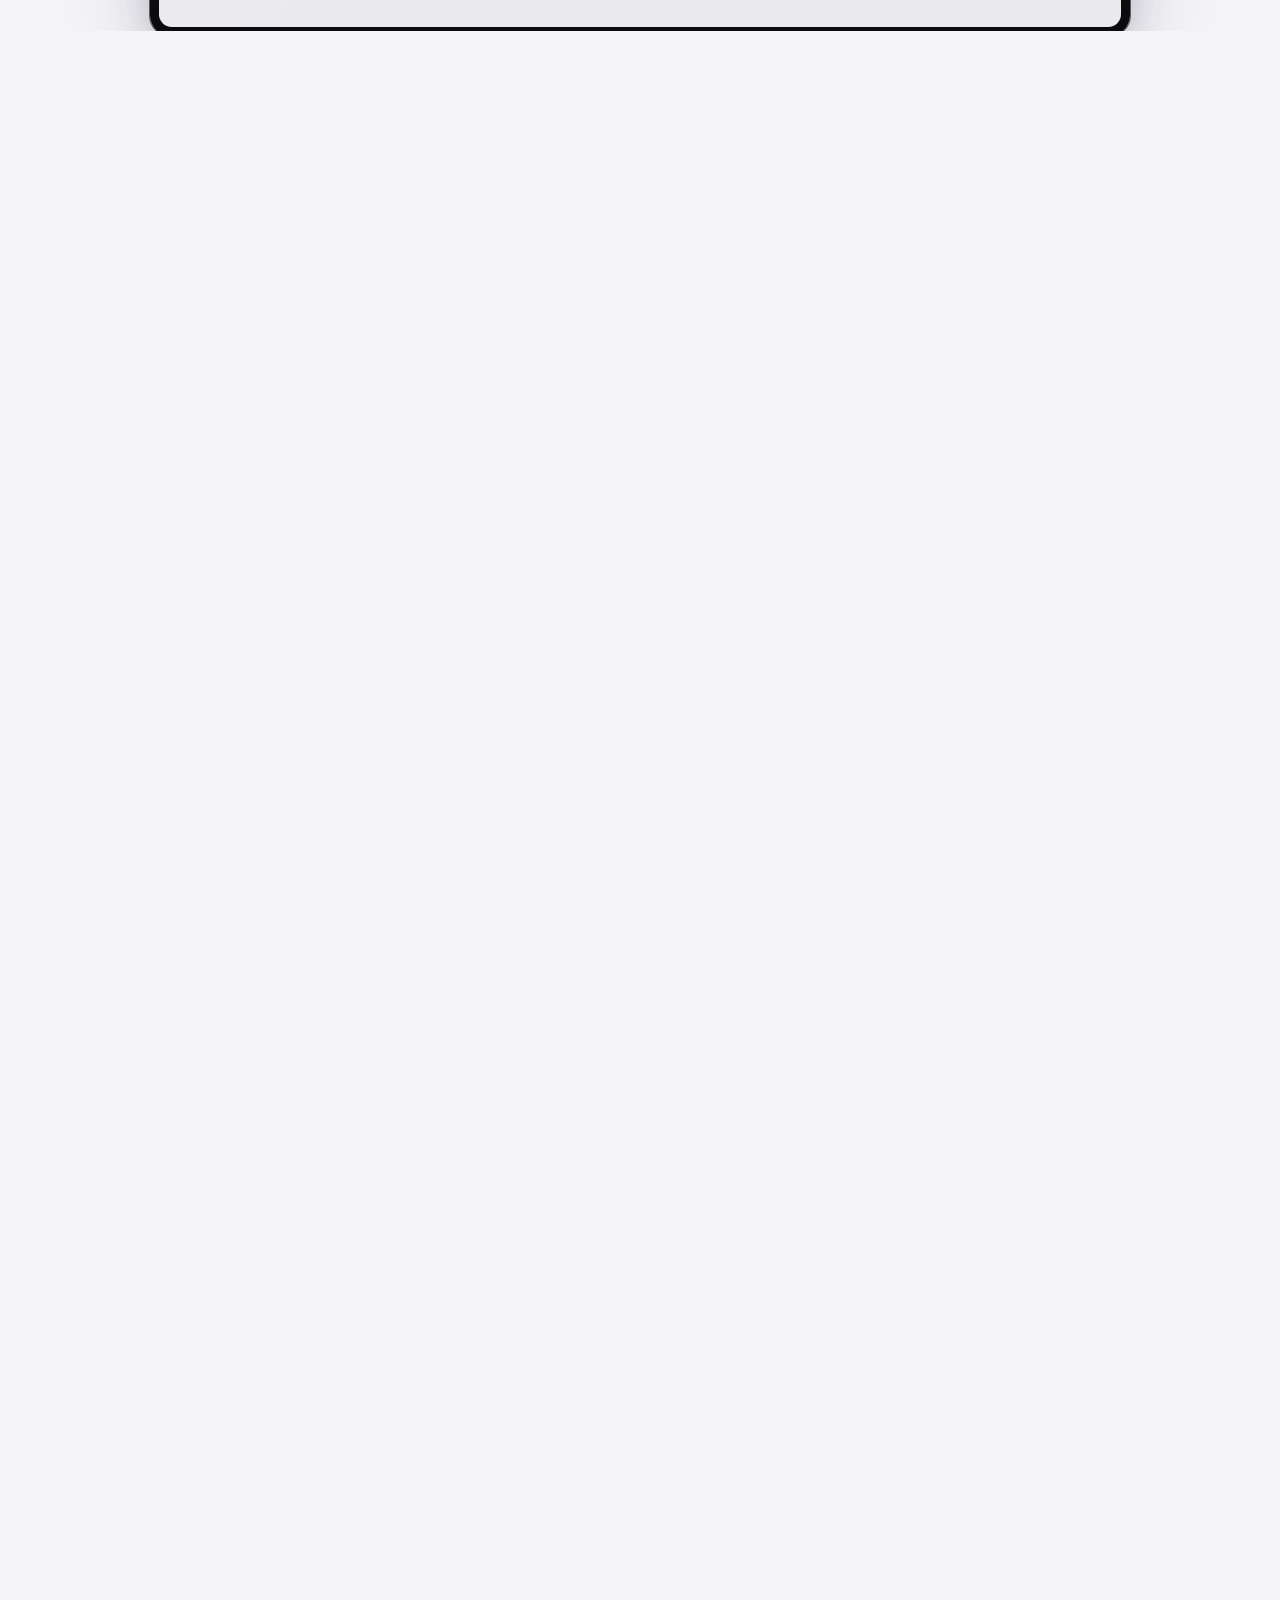
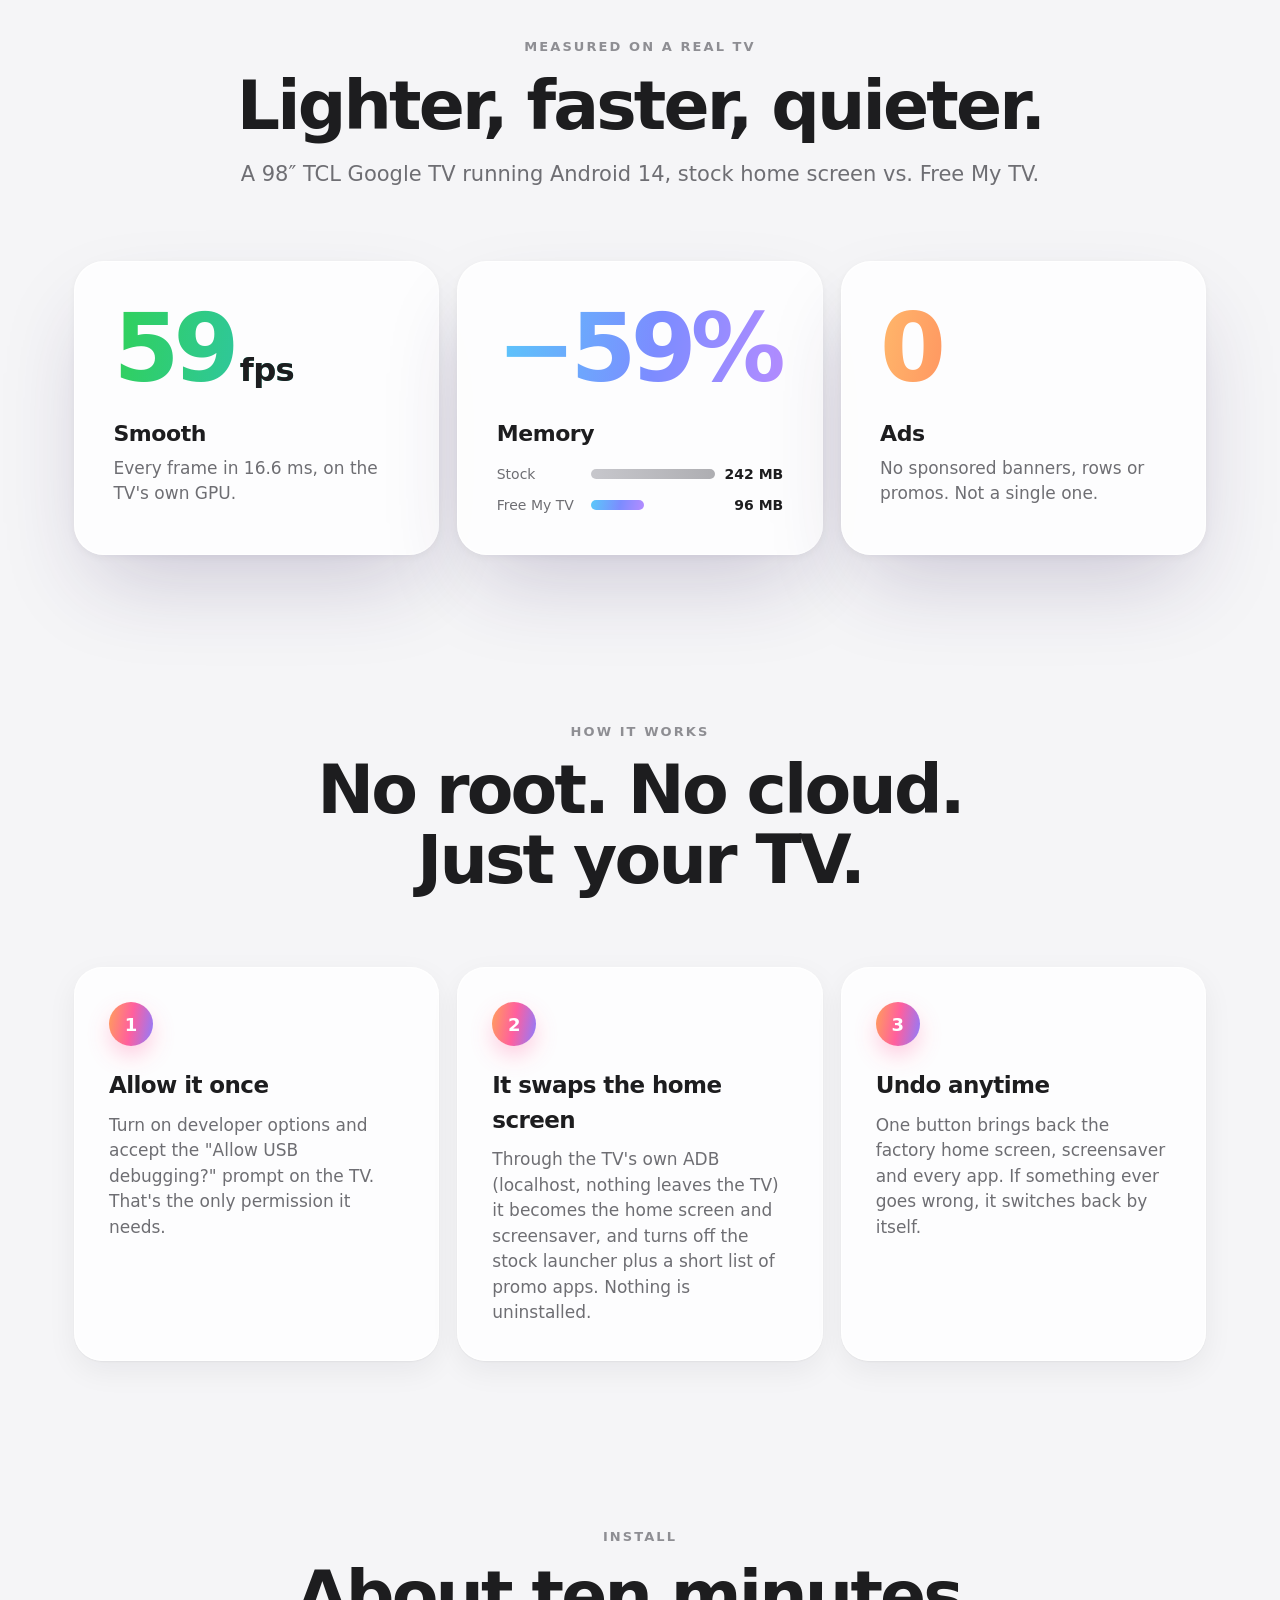
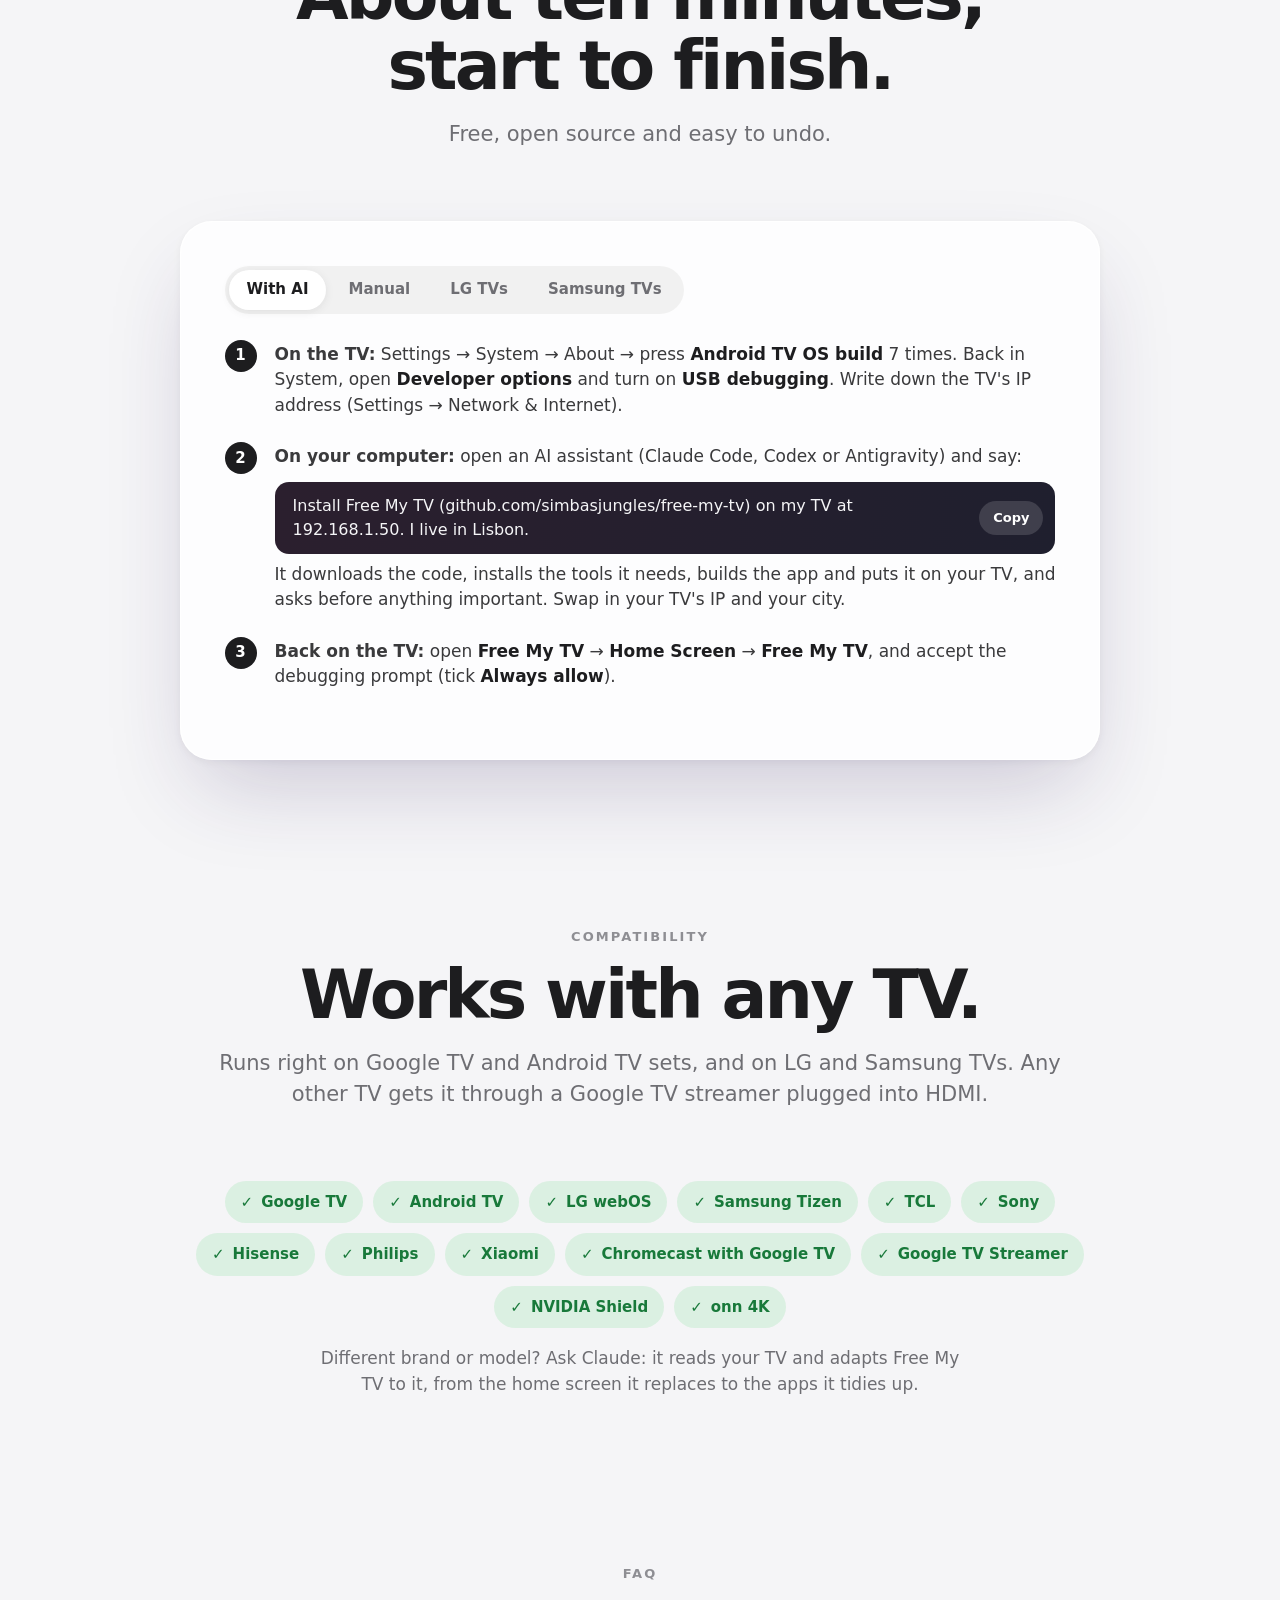
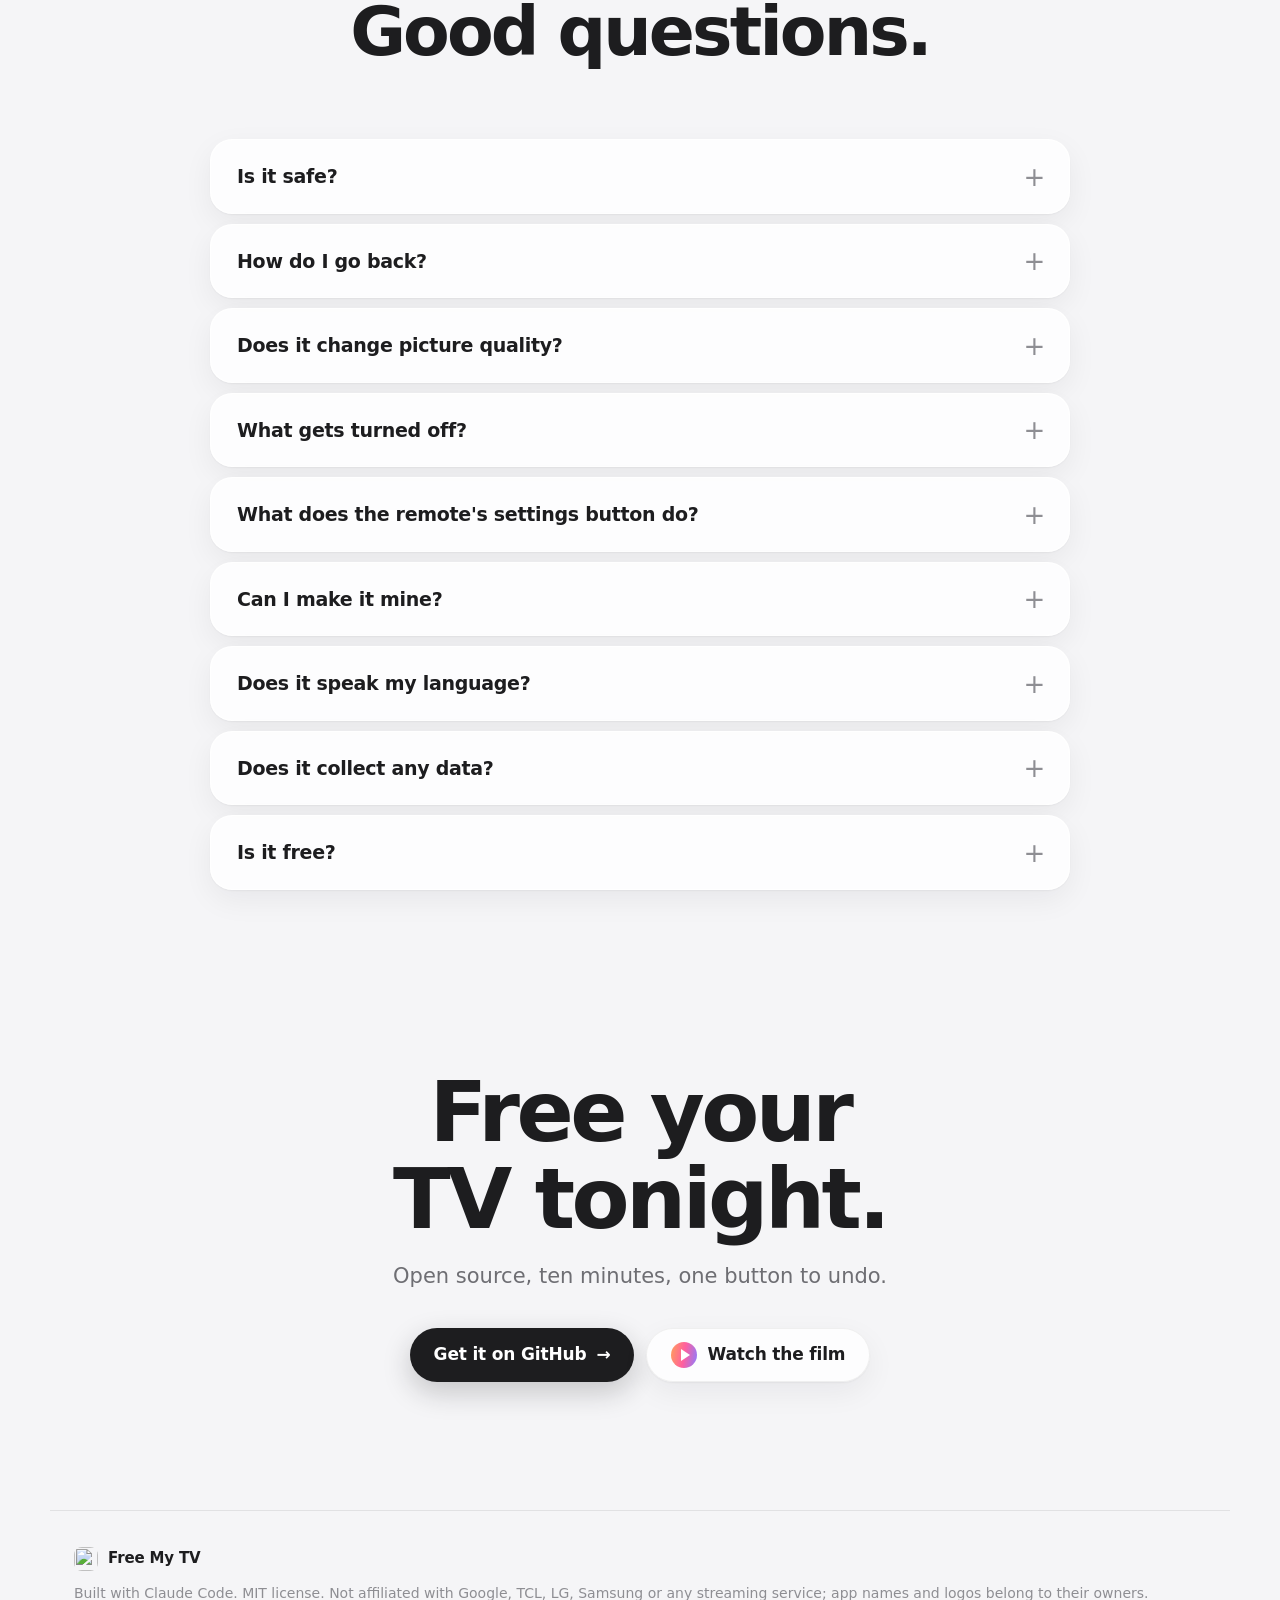
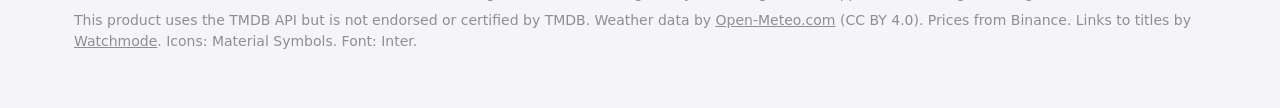
==== commit 85ebee0c: "Merge branch 'main' into peru-setup" ====
--- a/docs/index.html
+++ b/docs/index.html
@@ -17,8 +17,8 @@
       if (lang === "pt" || lang === "es") location.replace(lang + "/" + location.search + location.hash);
     })();
   </script>
-  <title>Free My TV — a fast, ad-free home screen for Google TV</title>
-  <meta name="description" content="Open-source home screen for Google TV and Android TV. No ads, 60 fps, trending picks from your own apps and a look that follows the sunset. One button to undo.">
+  <title>Free My TV — a fast, ad-free home screen for Google TV, LG and Samsung TVs</title>
+  <meta name="description" content="Open-source home screen for Google TV, Android TV, LG and Samsung TVs. No ads, 60 fps, trending picks from your own apps and a look that follows the sunset. One button to undo.">
   <link rel="canonical" href="https://freemytv.io/">
   <link rel="alternate" hreflang="en" href="https://freemytv.io/">
   <link rel="alternate" hreflang="pt-BR" href="https://freemytv.io/pt/">
@@ -31,13 +31,13 @@
   <meta property="og:locale:alternate" content="es_LA">
   <meta property="og:url" content="https://freemytv.io/">
   <meta property="og:title" content="Free My TV">
-  <meta property="og:description" content="A fast, ad-free home screen for Google TV. Open source. One button to undo.">
+  <meta property="og:description" content="A fast, ad-free home screen for Google TV, LG and Samsung TVs. Open source. One button to undo.">
   <meta property="og:image" content="https://freemytv.io/assets/og.jpg">
   <meta property="og:image:width" content="1200">
   <meta property="og:image:height" content="630">
   <meta name="twitter:card" content="summary_large_image">
   <meta name="twitter:title" content="Free My TV">
-  <meta name="twitter:description" content="A fast, ad-free home screen for Google TV. Open source. One button to undo.">
+  <meta name="twitter:description" content="A fast, ad-free home screen for Google TV, LG and Samsung TVs. Open source. One button to undo.">
   <meta name="twitter:image" content="https://freemytv.io/assets/og.jpg">
   <link rel="icon" type="image/png" href="assets/favicon-64.png">
   <link rel="apple-touch-icon" href="assets/apple-touch-icon.png">
@@ -72,7 +72,7 @@
     <!-- Hero -->
     <section class="hero">
       <div class="hero-copy">
-        <p class="kicker" data-reveal>Open source · Google TV &amp; Android TV</p>
+        <p class="kicker" data-reveal>Open source · Google TV, Android TV, LG &amp; Samsung</p>
         <h1 data-reveal>Free your <span class="grad">TV.</span></h1>
         <p class="lede" data-reveal>Swap the ad-filled home screen for a fast, clean one. Trending picks from your own apps, the weather at a glance, and a look that follows the sunset. One button to undo.</p>
         <div class="cta" data-reveal>
@@ -214,19 +214,18 @@
       </div>
       <div class="panel" data-reveal>
         <div class="tabs" role="tablist" aria-label="Install method">
-          <button role="tab" aria-selected="true" aria-controls="tab-claude" id="t-claude">With Claude Code</button>
+          <button role="tab" aria-selected="true" aria-controls="tab-claude" id="t-claude">With AI</button>
           <button role="tab" aria-selected="false" aria-controls="tab-manual" id="t-manual">Manual</button>
+          <button role="tab" aria-selected="false" aria-controls="tab-lg" id="t-lg">LG TVs</button>
+          <button role="tab" aria-selected="false" aria-controls="tab-samsung" id="t-samsung">Samsung TVs</button>
         </div>
 
         <div class="tabpanel" id="tab-claude" role="tabpanel" aria-labelledby="t-claude">
           <ol class="howto">
             <li><b>On the TV:</b> Settings → System → About → press <em>Android TV OS build</em> 7 times. Back in System, open <em>Developer options</em> and turn on <em>USB debugging</em>. Write down the TV's IP address (Settings → Network &amp; Internet).</li>
-            <li><b>On your computer:</b> get the code.
-              <div class="code"><code>git clone https://github.com/simbasjungles/free-my-tv &amp;&amp; cd free-my-tv</code><button class="copy-btn" type="button" aria-label="Copy command">Copy</button></div>
-            </li>
-            <li><b>Open Claude Code in that folder and say:</b>
-              <div class="code prompt"><code>Install Free My TV on my TV at 192.168.1.50. I live in Lisbon.</code><button class="copy-btn" type="button" aria-label="Copy prompt">Copy</button></div>
-              It installs the tools it needs, builds the app and puts it on your TV. Swap in your TV's IP and your city.
+            <li><b>On your computer:</b> open an AI assistant (Claude Code, Codex or Antigravity) and say:
+              <div class="code prompt"><code>Install Free My TV (github.com/simbasjungles/free-my-tv) on my TV at 192.168.1.50. I live in Lisbon.</code><button class="copy-btn" type="button" aria-label="Copy prompt">Copy</button></div>
+              It downloads the code, installs the tools it needs, builds the app and puts it on your TV, and asks before anything important. Swap in your TV's IP and your city.
             </li>
             <li><b>Back on the TV:</b> open <em>Free My TV</em> → <em>Home Screen</em> → <em>Free My TV</em>, and accept the debugging prompt (tick <em>Always allow</em>).</li>
           </ol>
@@ -244,11 +243,35 @@
             <li><b>Install:</b>
               <div class="code"><code>adb connect 192.168.1.50:5555 &amp;&amp; adb install -r FreeMyTV.apk</code><button class="copy-btn" type="button" aria-label="Copy command">Copy</button></div>
               On TCL TVs, also let it run in the background (TCL blocks it by default):
-              <div class="code"><code>adb shell appops set io.freemytv AUTO_START allow</code><button class="copy-btn" type="button" aria-label="Copy command">Copy</button></div>
+              <div class="code"><code>adb shell &quot;appops set io.freemytv AUTO_START allow || appops set io.freemytv APP_AUTO_START allow&quot;</code><button class="copy-btn" type="button" aria-label="Copy command">Copy</button></div>
             </li>
             <li><b>On the TV:</b> open <em>Free My TV</em> → <em>Home Screen</em> → <em>Free My TV</em>.</li>
           </ol>
         </div>
+
+        <div class="tabpanel" id="tab-lg" role="tabpanel" aria-labelledby="t-lg" hidden>
+          <ol class="howto">
+            <li><b>On the TV:</b> in the LG Content Store, install <em>Developer Mode</em>. Sign in with a free <a href="https://webostv.developer.lge.com" rel="noopener">LG developer account</a>, turn on <em>Dev Mode Status</em> (the TV restarts), then turn on <em>Key Server</em>. Write down the IP address and the passphrase it shows.</li>
+            <li><b>On your computer:</b> get the code and build the LG app. Add your city to <em>config.properties</em>, as for Google TV.
+              <div class="code"><code>git clone https://github.com/simbasjungles/free-my-tv &amp;&amp; cd free-my-tv &amp;&amp; python3 webos/build.py</code><button class="copy-btn" type="button" aria-label="Copy command">Copy</button></div>
+            </li>
+            <li><b>Install:</b> type the TV's passphrase when it asks. Free My TV opens on the TV.
+              <div class="code"><code>python3 webos/install.py 192.168.1.50</code><button class="copy-btn" type="button" aria-label="Copy command">Copy</button></div>
+            </li>
+            <li><b>One press away:</b> while it's open, hold a number key on the remote. From then on, that key opens Free My TV from anywhere. Press <em>EXTEND</em> in Developer Mode once a month to keep it.</li>
+          </ol>
+        </div>
+
+        <div class="tabpanel" id="tab-samsung" role="tabpanel" aria-labelledby="t-samsung" hidden>
+          <ol class="howto">
+            <li><b>On the TV:</b> open <em>Apps</em> and type <em>1&nbsp;2&nbsp;3&nbsp;4&nbsp;5</em> on the remote. Turn <em>Developer mode</em> on, type your computer's IP address in <em>Host PC IP</em>, and restart the TV.</li>
+            <li><b>On your computer:</b> download <a href="https://github.com/reisxd/TizenBrewInstaller/releases/latest" rel="noopener">TizenBrew Installer</a>, the community's installer for Samsung TVs, open it and connect to your TV.</li>
+            <li><b>Install from GitHub:</b> type this. On 2023 and newer TVs it asks you to sign in to your Samsung account once, to sign the app for your TV.
+              <div class="code"><code>simbasjungles/free-my-tv</code><button class="copy-btn" type="button" aria-label="Copy">Copy</button></div>
+            </li>
+            <li><b>Straight to it:</b> in the TV's settings, under <em>Start Screen Options</em>, turn on <em>Autorun Last App</em>: the TV turns on into Free My TV. It takes your city from the TV's time zone; for your exact city and the trending picks, Claude Code builds it with your own settings.</li>
+          </ol>
+        </div>
       </div>
     </section>
 
@@ -257,10 +280,10 @@
       <div class="head" data-reveal>
         <p class="kicker">Compatibility</p>
         <h2>Works with any TV.</h2>
-        <p class="sub">Runs right on Google TV and Android TV sets. Any other TV gets it through a Google TV streamer plugged into HDMI.</p>
+        <p class="sub">Runs right on Google TV and Android TV sets, and on LG and Samsung TVs. Any other TV gets it through a Google TV streamer plugged into HDMI.</p>
       </div>
       <div class="chips" data-reveal>
-        <span class="chip ok">Google TV</span><span class="chip ok">Android TV</span><span class="chip ok">TCL</span><span class="chip ok">Sony</span>
+        <span class="chip ok">Google TV</span><span class="chip ok">Android TV</span><span class="chip ok">LG webOS</span><span class="chip ok">Samsung Tizen</span><span class="chip ok">TCL</span><span class="chip ok">Sony</span>
         <span class="chip ok">Hisense</span><span class="chip ok">Philips</span><span class="chip ok">Xiaomi</span><span class="chip ok">Chromecast with Google TV</span>
         <span class="chip ok">Google TV Streamer</span><span class="chip ok">NVIDIA Shield</span><span class="chip ok">onn 4K</span>
       </div>
@@ -299,8 +322,8 @@
 
   <footer class="foot">
     <div class="brand"><img src="assets/icon-512.png" alt="" width="24" height="24"><span>Free My TV</span></div>
-    <p>Built with Claude Code. MIT license. Not affiliated with Google, TCL or any streaming service; app names and logos belong to their owners.</p>
-    <p>This product uses the TMDB API but is not endorsed or certified by TMDB. Weather data by <a href="https://open-meteo.com/" rel="noopener">Open-Meteo.com</a> (CC BY 4.0). Prices from Binance. Icons: Material Symbols. Font: Inter.</p>
+    <p>Built with Claude Code. MIT license. Not affiliated with Google, TCL, LG, Samsung or any streaming service; app names and logos belong to their owners.</p>
+    <p>This product uses the TMDB API but is not endorsed or certified by TMDB. Weather data by <a href="https://open-meteo.com/" rel="noopener">Open-Meteo.com</a> (CC BY 4.0). Prices from Binance. Links to titles by <a href="https://api.watchmode.com/" rel="noopener">Watchmode</a>. Icons: Material Symbols. Font: Inter.</p>
   </footer>
 
   <dialog class="film" id="film" aria-label="The Free My TV film">
--- a/docs/styles.css
+++ b/docs/styles.css
@@ -1304,6 +1304,20 @@
   }
 }
 
+@media (max-width: 680px) {
+  .tabs {
+    display: grid;
+    grid-template-columns: 1fr 1fr;
+    border-radius: 24px;
+  }
+
+  .tabs button {
+    padding: 0 6px;
+    font-size: 14px;
+    white-space: nowrap;
+  }
+}
+
 @media (max-width: 560px) {
   body {
     font-size: 16px;
